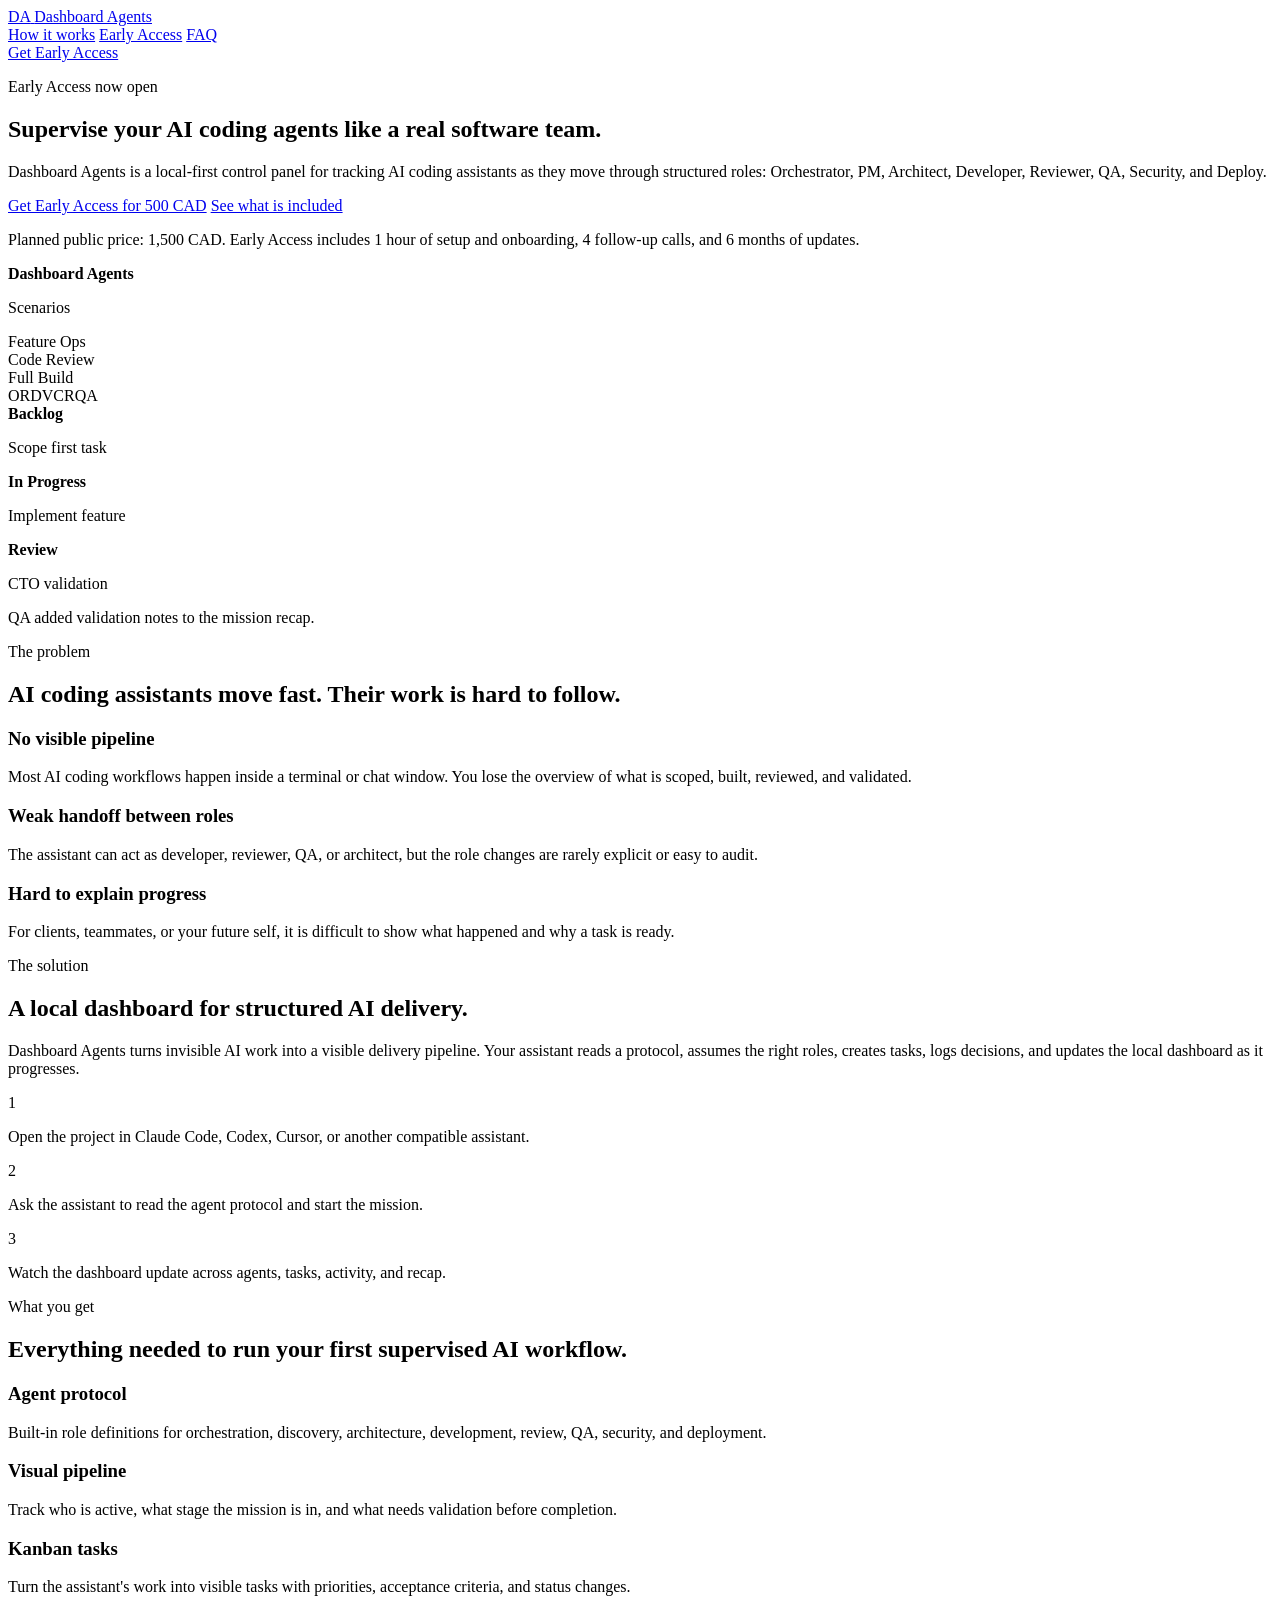
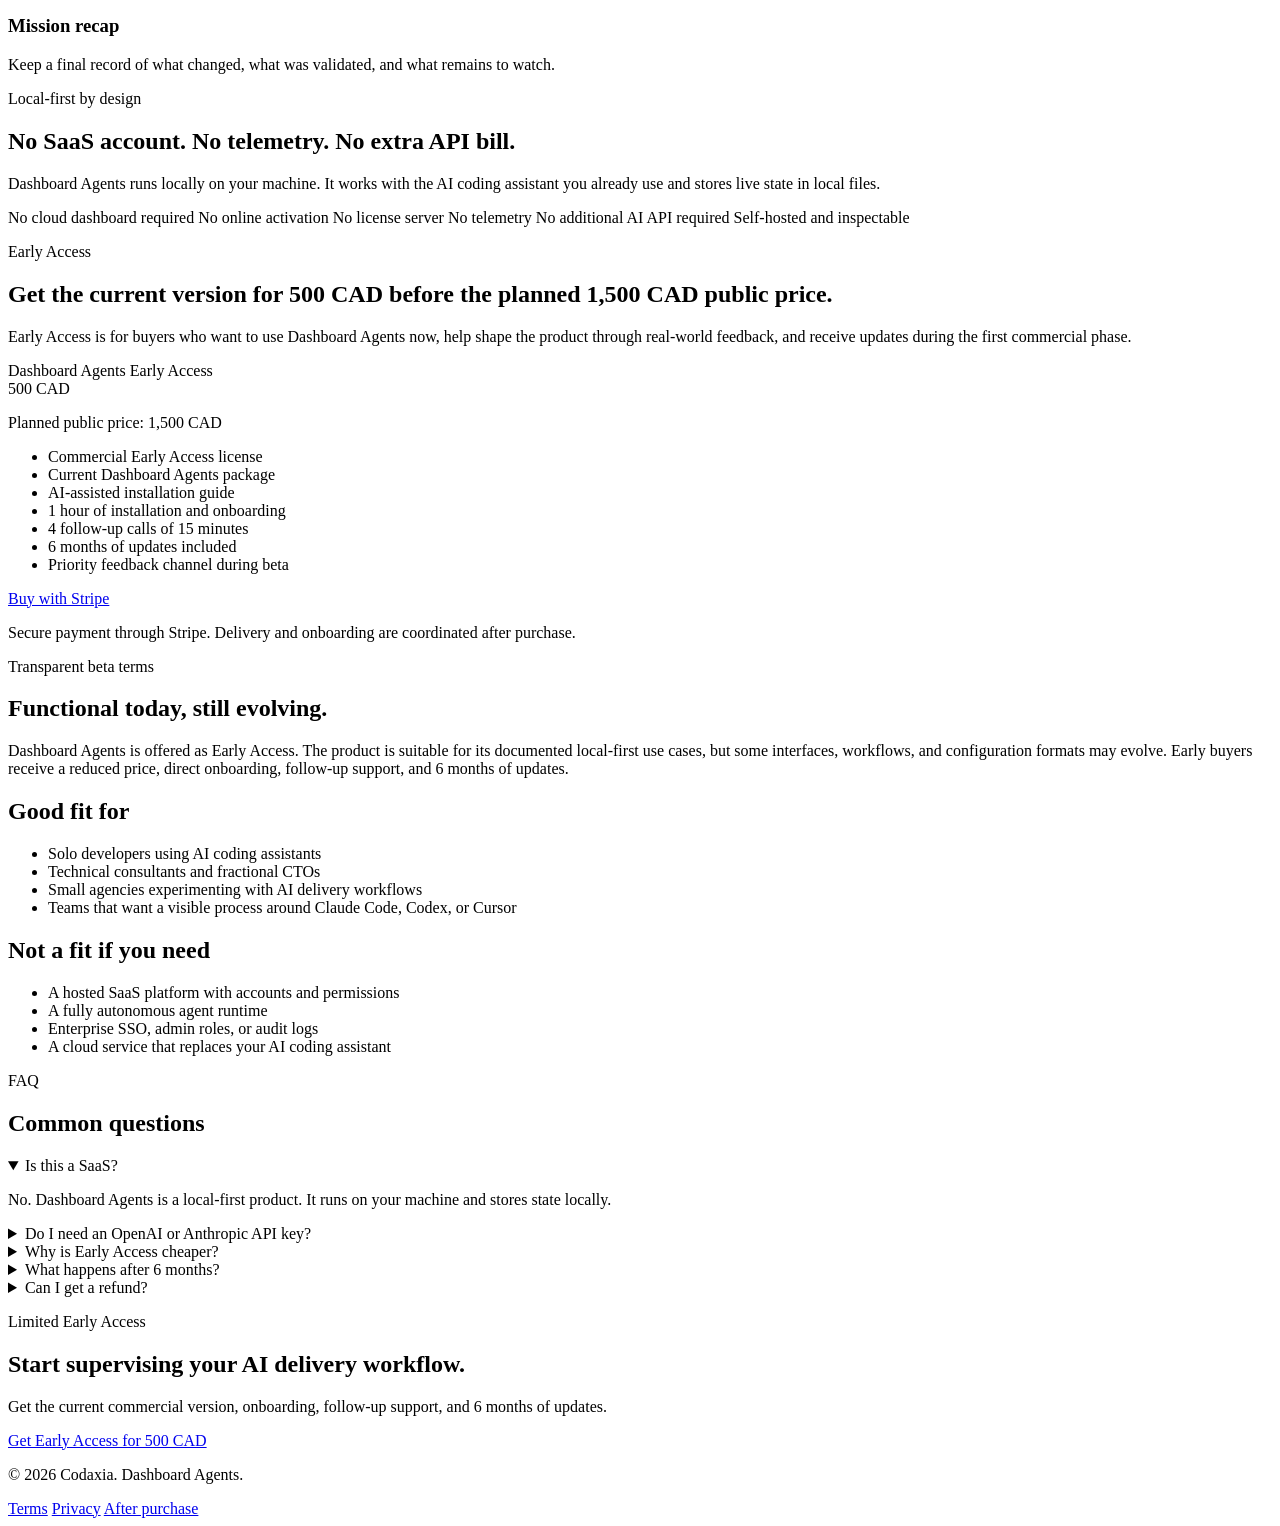
==== index.html @ 94ea03c1 "feat: add main Dashboard Agents landing page" ====
<!doctype html>
<html lang="en">
  <head>
    <meta charset="utf-8">
    <meta name="viewport" content="width=device-width, initial-scale=1">
    <title>Dashboard Agents | Supervise AI coding agents locally</title>
    <meta name="description" content="Dashboard Agents is a local-first supervision dashboard for AI coding assistants. Early Access available for 500 CAD instead of the planned 1,500 CAD public price.">
    <meta name="robots" content="index, follow">
    <meta property="og:title" content="Dashboard Agents | AI agent pipeline supervision">
    <meta property="og:description" content="A local dashboard to supervise Claude Code, Codex, Cursor, and other AI coding assistants through structured agent workflows.">
    <meta property="og:type" content="website">
    <meta property="og:image" content="assets/og-dashboard-agents.svg">
    <meta name="twitter:card" content="summary_large_image">
    <link rel="canonical" href="https://dashboard-agents.codaxia.com/">
    <link rel="icon" href="assets/favicon.svg" type="image/svg+xml">
    <link rel="preload" href="styles.css" as="style">
    <link rel="stylesheet" href="styles.css">
    <script type="application/ld+json">
      {
        "@context": "https://schema.org",
        "@type": "SoftwareApplication",
        "name": "Dashboard Agents",
        "applicationCategory": "DeveloperApplication",
        "operatingSystem": "Windows, macOS, Linux",
        "offers": {
          "@type": "Offer",
          "price": "500",
          "priceCurrency": "CAD",
          "availability": "https://schema.org/LimitedAvailability",
          "description": "Early Access commercial license with installation onboarding, follow-up support, and 6 months of updates."
        }
      }
    </script>
  </head>
  <body>
    <header class="site-header">
      <a class="brand" href="index.html" aria-label="Dashboard Agents home">
        <span class="brand-mark">DA</span>
        <span>Dashboard Agents</span>
      </a>
      <nav class="nav" aria-label="Main navigation">
        <a href="#how-it-works">How it works</a>
        <a href="#pricing">Early Access</a>
        <a href="#faq">FAQ</a>
      </nav>
      <a class="header-cta" href="https://buy.stripe.com/REPLACE_WITH_PAYMENT_LINK">Get Early Access</a>
    </header>

    <main>
      <section class="hero section">
        <div class="hero-copy">
          <p class="eyebrow">Early Access now open</p>
          <h1>Supervise your AI coding agents like a real software team.</h1>
          <p class="hero-lead">
            Dashboard Agents is a local-first control panel for tracking AI coding assistants as they move through structured roles: Orchestrator, PM, Architect, Developer, Reviewer, QA, Security, and Deploy.
          </p>
          <div class="hero-actions">
            <a class="button primary" href="https://buy.stripe.com/REPLACE_WITH_PAYMENT_LINK">Get Early Access for 500 CAD</a>
            <a class="button secondary" href="#demo">See what is included</a>
          </div>
          <p class="microcopy">Planned public price: 1,500 CAD. Early Access includes 1 hour of setup and onboarding, 4 follow-up calls, and 6 months of updates.</p>
        </div>
        <div class="hero-panel" aria-label="Dashboard Agents product preview">
          <div class="browser-bar">
            <span></span><span></span><span></span>
            <strong>Dashboard Agents</strong>
          </div>
          <div class="dashboard-preview">
            <aside>
              <p class="preview-label">Scenarios</p>
              <div class="preview-pill active">Feature Ops</div>
              <div class="preview-pill">Code Review</div>
              <div class="preview-pill">Full Build</div>
            </aside>
            <div class="preview-main">
              <div class="pipeline">
                <span>OR</span><span>DV</span><span>CR</span><span>QA</span>
              </div>
              <div class="kanban">
                <article><strong>Backlog</strong><p>Scope first task</p></article>
                <article><strong>In Progress</strong><p>Implement feature</p></article>
                <article><strong>Review</strong><p>CTO validation</p></article>
              </div>
              <div class="activity-line">QA added validation notes to the mission recap.</div>
            </div>
          </div>
        </div>
      </section>

      <section class="section problem">
        <div class="section-heading">
          <p class="eyebrow">The problem</p>
          <h2>AI coding assistants move fast. Their work is hard to follow.</h2>
        </div>
        <div class="grid three">
          <article class="card">
            <h3>No visible pipeline</h3>
            <p>Most AI coding workflows happen inside a terminal or chat window. You lose the overview of what is scoped, built, reviewed, and validated.</p>
          </article>
          <article class="card">
            <h3>Weak handoff between roles</h3>
            <p>The assistant can act as developer, reviewer, QA, or architect, but the role changes are rarely explicit or easy to audit.</p>
          </article>
          <article class="card">
            <h3>Hard to explain progress</h3>
            <p>For clients, teammates, or your future self, it is difficult to show what happened and why a task is ready.</p>
          </article>
        </div>
      </section>

      <section id="how-it-works" class="section split">
        <div>
          <p class="eyebrow">The solution</p>
          <h2>A local dashboard for structured AI delivery.</h2>
          <p>Dashboard Agents turns invisible AI work into a visible delivery pipeline. Your assistant reads a protocol, assumes the right roles, creates tasks, logs decisions, and updates the local dashboard as it progresses.</p>
        </div>
        <div class="steps">
          <div><span>1</span><p>Open the project in Claude Code, Codex, Cursor, or another compatible assistant.</p></div>
          <div><span>2</span><p>Ask the assistant to read the agent protocol and start the mission.</p></div>
          <div><span>3</span><p>Watch the dashboard update across agents, tasks, activity, and recap.</p></div>
        </div>
      </section>

      <section id="demo" class="section">
        <div class="section-heading">
          <p class="eyebrow">What you get</p>
          <h2>Everything needed to run your first supervised AI workflow.</h2>
        </div>
        <div class="grid four">
          <article class="feature"><h3>Agent protocol</h3><p>Built-in role definitions for orchestration, discovery, architecture, development, review, QA, security, and deployment.</p></article>
          <article class="feature"><h3>Visual pipeline</h3><p>Track who is active, what stage the mission is in, and what needs validation before completion.</p></article>
          <article class="feature"><h3>Kanban tasks</h3><p>Turn the assistant's work into visible tasks with priorities, acceptance criteria, and status changes.</p></article>
          <article class="feature"><h3>Mission recap</h3><p>Keep a final record of what changed, what was validated, and what remains to watch.</p></article>
        </div>
      </section>

      <section class="section contrast">
        <div class="section-heading">
          <p class="eyebrow">Local-first by design</p>
          <h2>No SaaS account. No telemetry. No extra API bill.</h2>
          <p>Dashboard Agents runs locally on your machine. It works with the AI coding assistant you already use and stores live state in local files.</p>
        </div>
        <div class="check-list">
          <span>No cloud dashboard required</span>
          <span>No online activation</span>
          <span>No license server</span>
          <span>No telemetry</span>
          <span>No additional AI API required</span>
          <span>Self-hosted and inspectable</span>
        </div>
      </section>

      <section id="pricing" class="section pricing-section">
        <div class="pricing-copy">
          <p class="eyebrow">Early Access</p>
          <h2>Get the current version for 500 CAD before the planned 1,500 CAD public price.</h2>
          <p>Early Access is for buyers who want to use Dashboard Agents now, help shape the product through real-world feedback, and receive updates during the first commercial phase.</p>
        </div>
        <article class="pricing-card">
          <div class="price-topline">Dashboard Agents Early Access</div>
          <div class="price"><span>500</span> CAD</div>
          <p class="planned">Planned public price: 1,500 CAD</p>
          <ul>
            <li>Commercial Early Access license</li>
            <li>Current Dashboard Agents package</li>
            <li>AI-assisted installation guide</li>
            <li>1 hour of installation and onboarding</li>
            <li>4 follow-up calls of 15 minutes</li>
            <li>6 months of updates included</li>
            <li>Priority feedback channel during beta</li>
          </ul>
          <a class="button primary full" href="https://buy.stripe.com/REPLACE_WITH_PAYMENT_LINK">Buy with Stripe</a>
          <p class="secure">Secure payment through Stripe. Delivery and onboarding are coordinated after purchase.</p>
        </article>
      </section>

      <section class="section beta-note">
        <div>
          <p class="eyebrow">Transparent beta terms</p>
          <h2>Functional today, still evolving.</h2>
        </div>
        <p>Dashboard Agents is offered as Early Access. The product is suitable for its documented local-first use cases, but some interfaces, workflows, and configuration formats may evolve. Early buyers receive a reduced price, direct onboarding, follow-up support, and 6 months of updates.</p>
      </section>

      <section class="section audience">
        <div class="grid two">
          <article class="card positive">
            <h2>Good fit for</h2>
            <ul>
              <li>Solo developers using AI coding assistants</li>
              <li>Technical consultants and fractional CTOs</li>
              <li>Small agencies experimenting with AI delivery workflows</li>
              <li>Teams that want a visible process around Claude Code, Codex, or Cursor</li>
            </ul>
          </article>
          <article class="card negative">
            <h2>Not a fit if you need</h2>
            <ul>
              <li>A hosted SaaS platform with accounts and permissions</li>
              <li>A fully autonomous agent runtime</li>
              <li>Enterprise SSO, admin roles, or audit logs</li>
              <li>A cloud service that replaces your AI coding assistant</li>
            </ul>
          </article>
        </div>
      </section>

      <section id="faq" class="section faq">
        <div class="section-heading">
          <p class="eyebrow">FAQ</p>
          <h2>Common questions</h2>
        </div>
        <div class="faq-list">
          <details open>
            <summary>Is this a SaaS?</summary>
            <p>No. Dashboard Agents is a local-first product. It runs on your machine and stores state locally.</p>
          </details>
          <details>
            <summary>Do I need an OpenAI or Anthropic API key?</summary>
            <p>No API key is required for the dashboard itself. You use your existing AI coding assistant subscription, such as Claude Code, Codex, or Cursor.</p>
          </details>
          <details>
            <summary>Why is Early Access cheaper?</summary>
            <p>The current offer is discounted because the product is in its first commercial phase. Buyers get a lower price, onboarding, and updates while the product evolves.</p>
          </details>
          <details>
            <summary>What happens after 6 months?</summary>
            <p>Your installed copy keeps working. Updates beyond the included period may require a renewal or a new license.</p>
          </details>
          <details>
            <summary>Can I get a refund?</summary>
            <p>Refunds are available within 14 days if the product cannot be installed or fundamentally fails to match the documented offer.</p>
          </details>
        </div>
      </section>

      <section class="section final-cta">
        <p class="eyebrow">Limited Early Access</p>
        <h2>Start supervising your AI delivery workflow.</h2>
        <p>Get the current commercial version, onboarding, follow-up support, and 6 months of updates.</p>
        <a class="button primary" href="https://buy.stripe.com/REPLACE_WITH_PAYMENT_LINK">Get Early Access for 500 CAD</a>
      </section>
    </main>

    <footer class="site-footer">
      <p>© 2026 Codaxia. Dashboard Agents.</p>
      <nav aria-label="Footer navigation">
        <a href="terms.html">Terms</a>
        <a href="privacy.html">Privacy</a>
        <a href="success.html">After purchase</a>
      </nav>
    </footer>
  </body>
</html>
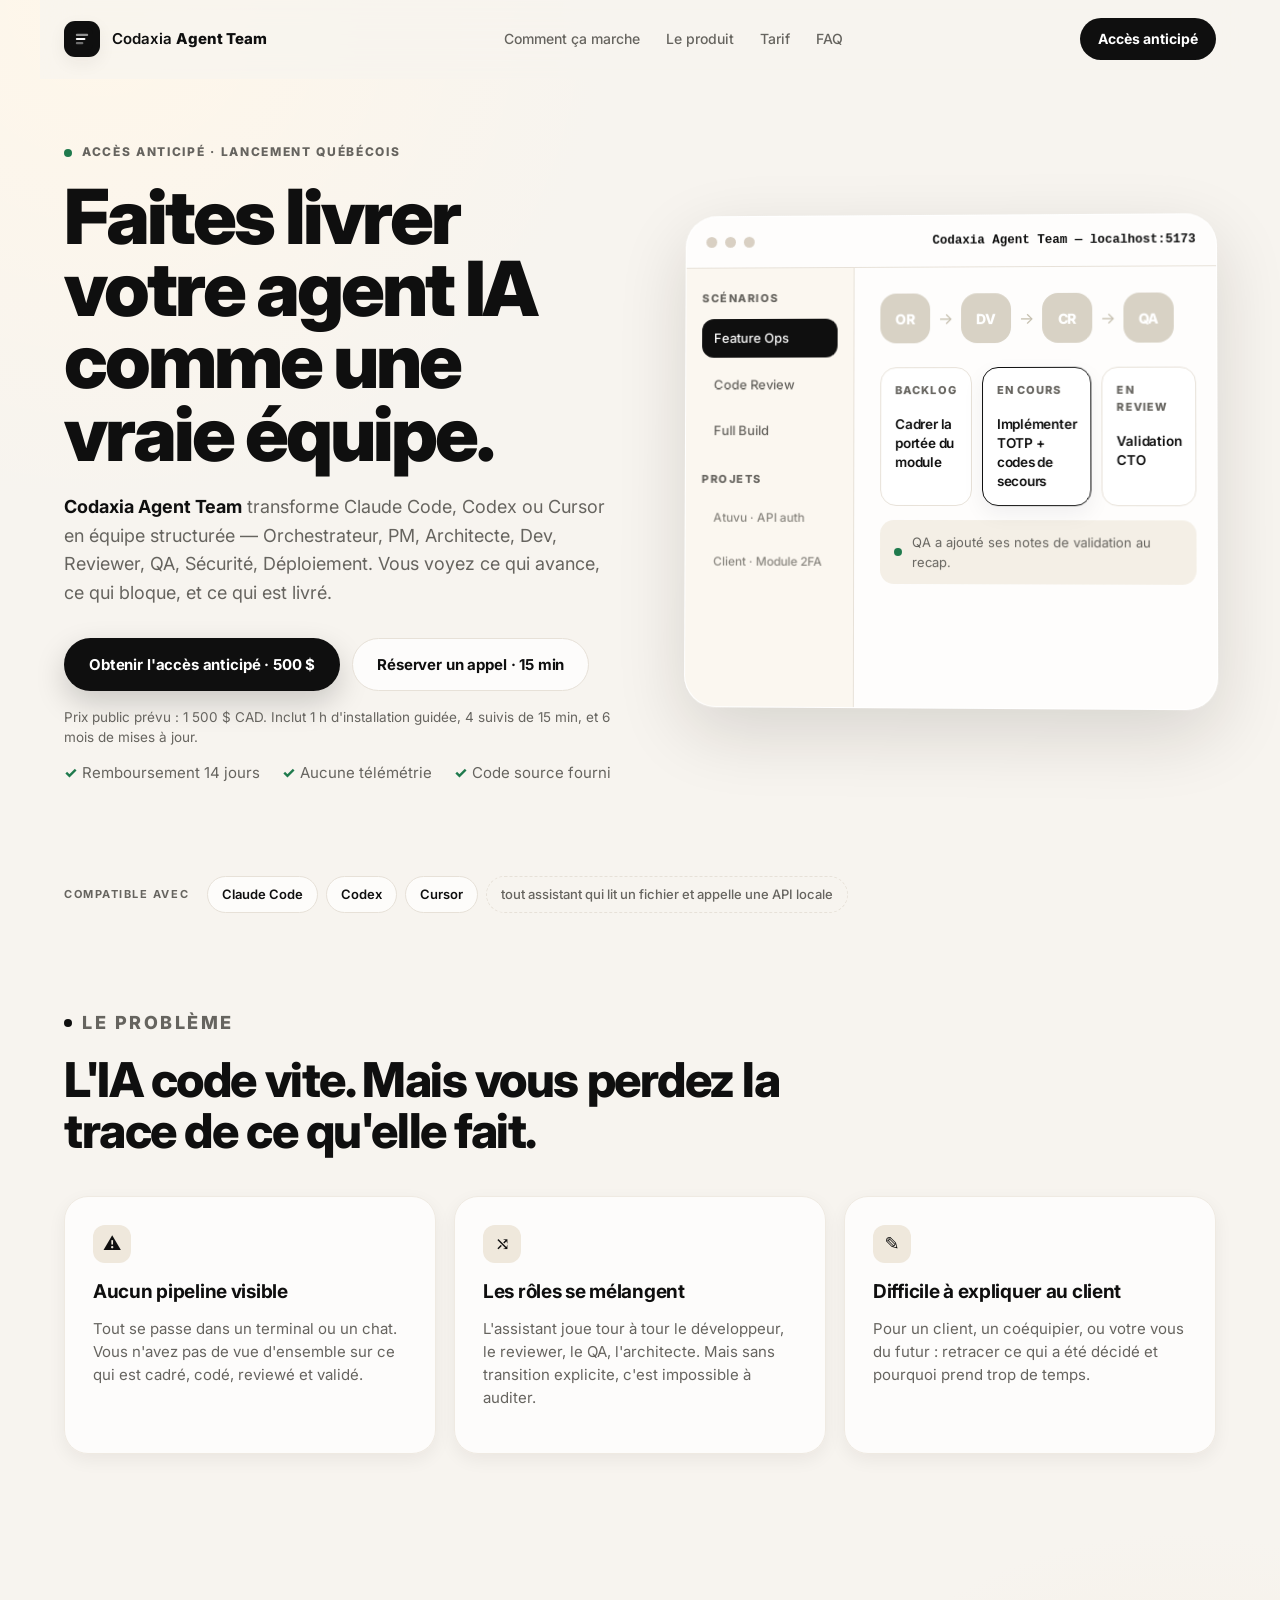
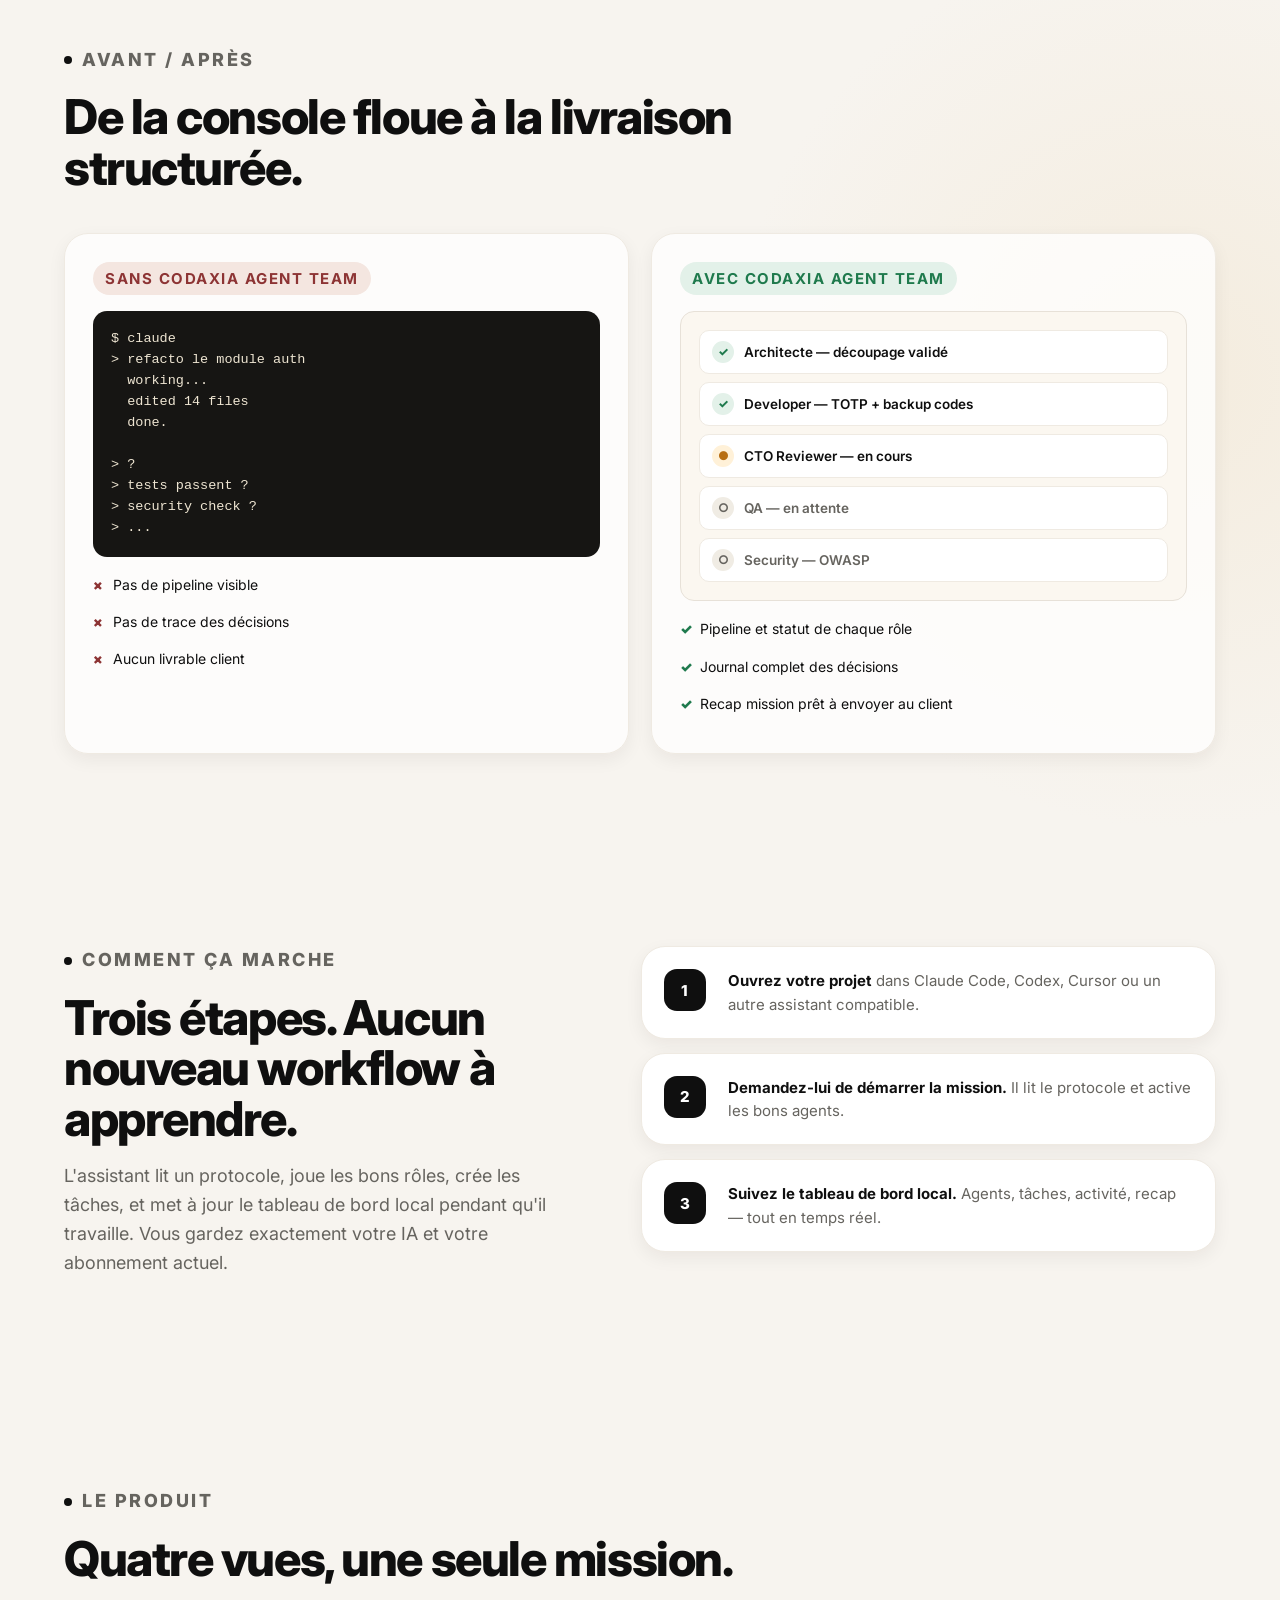
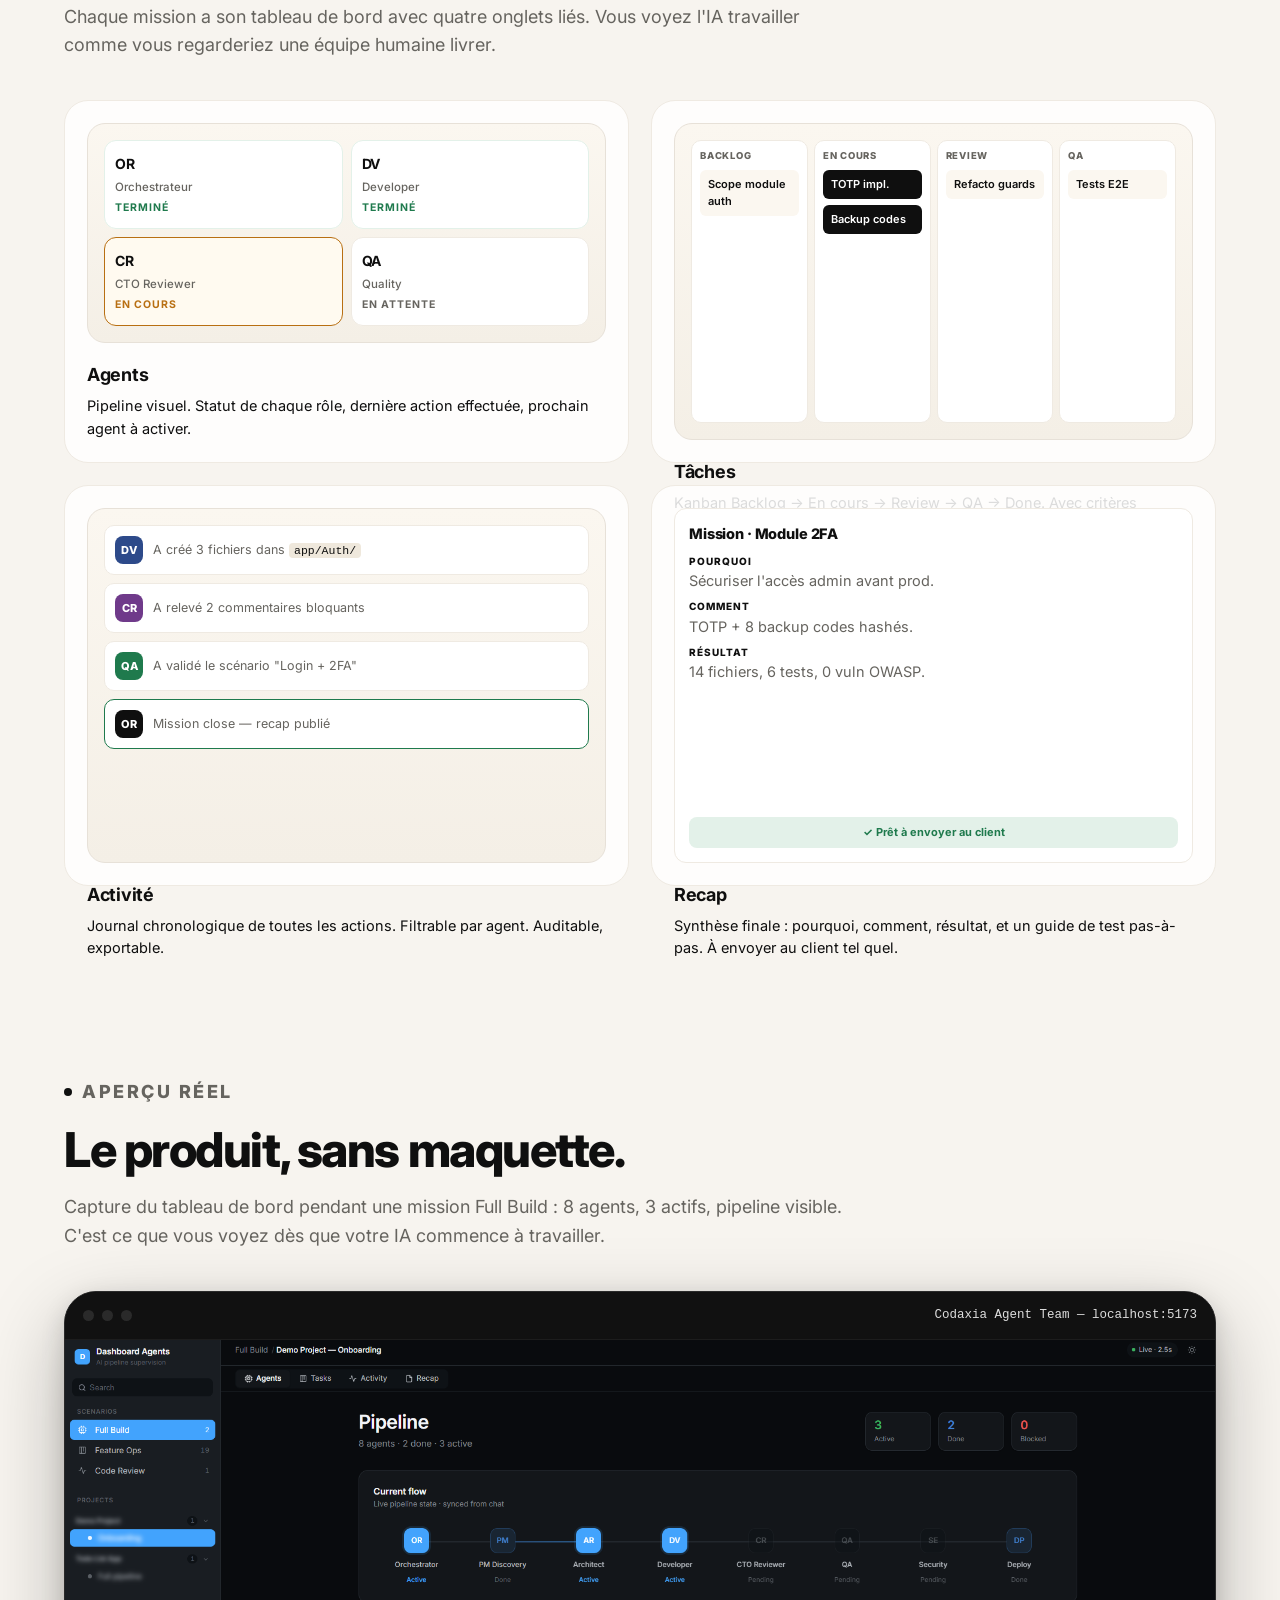
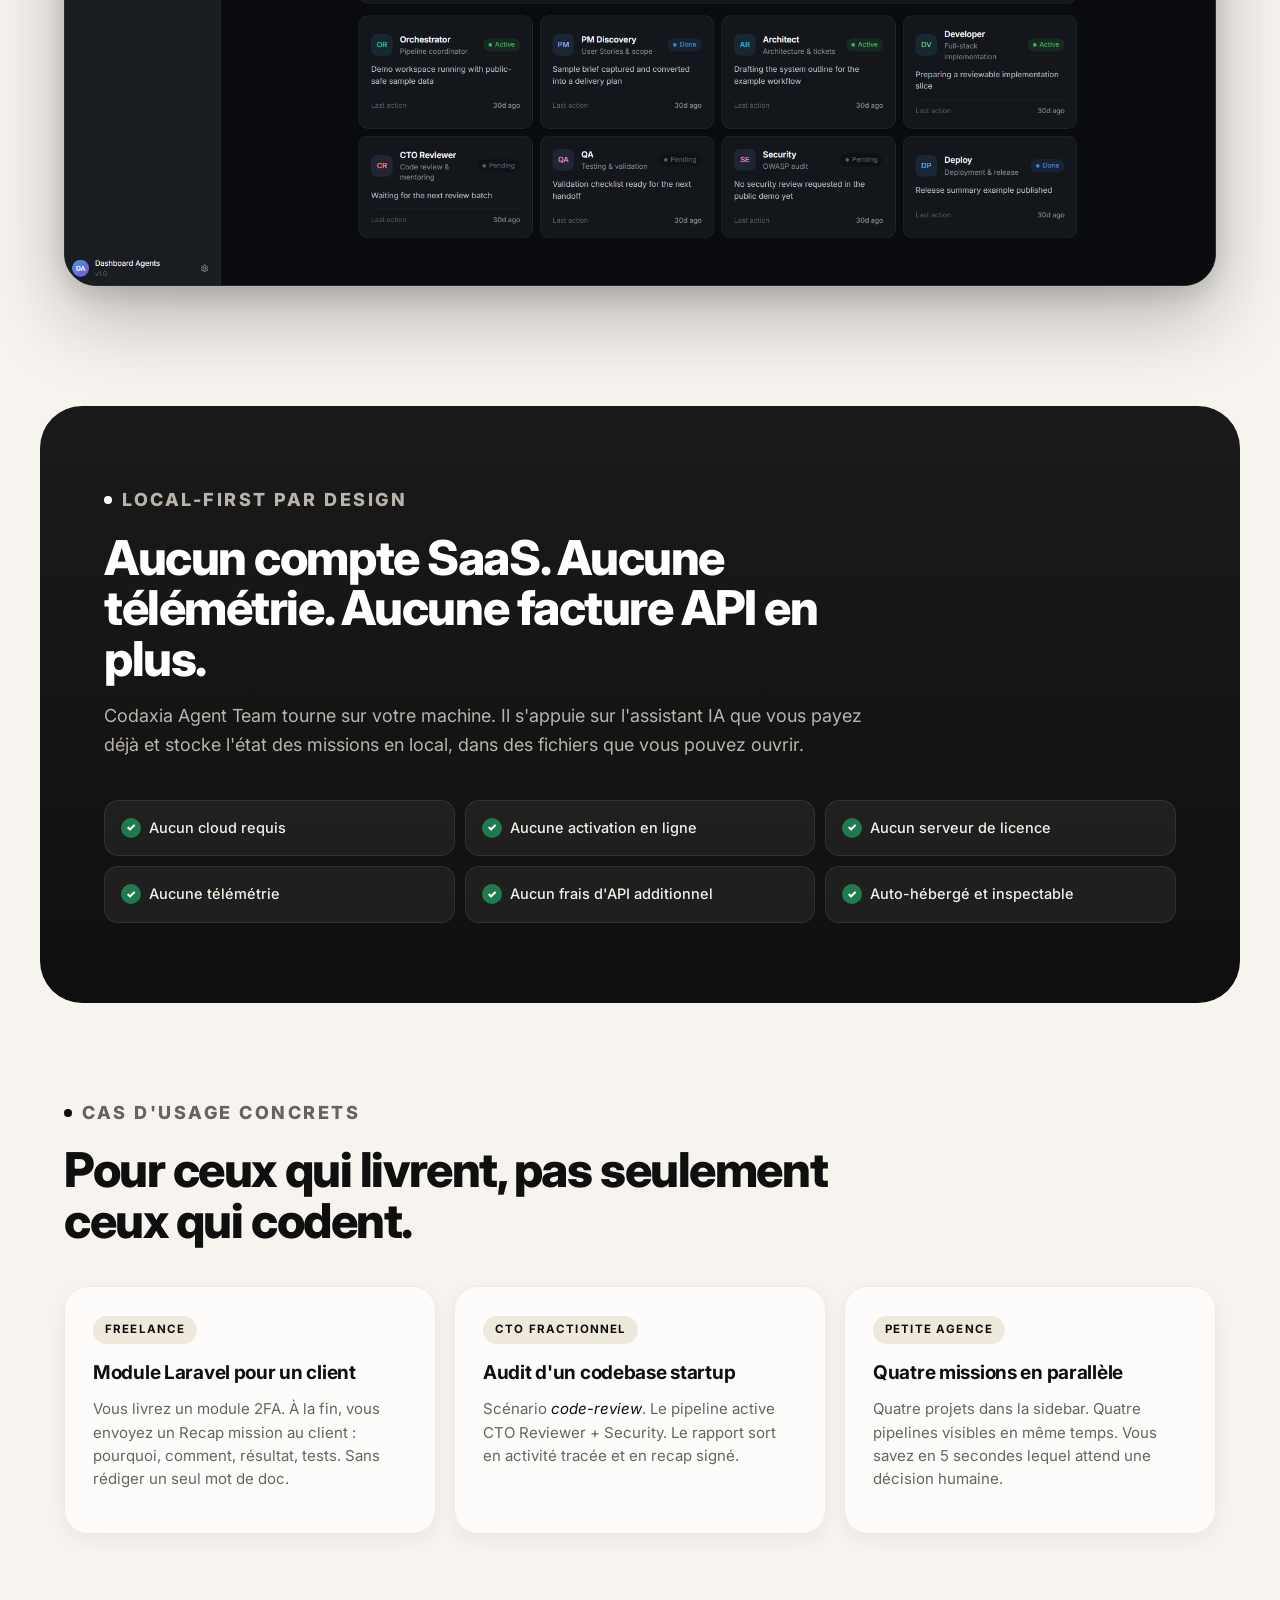
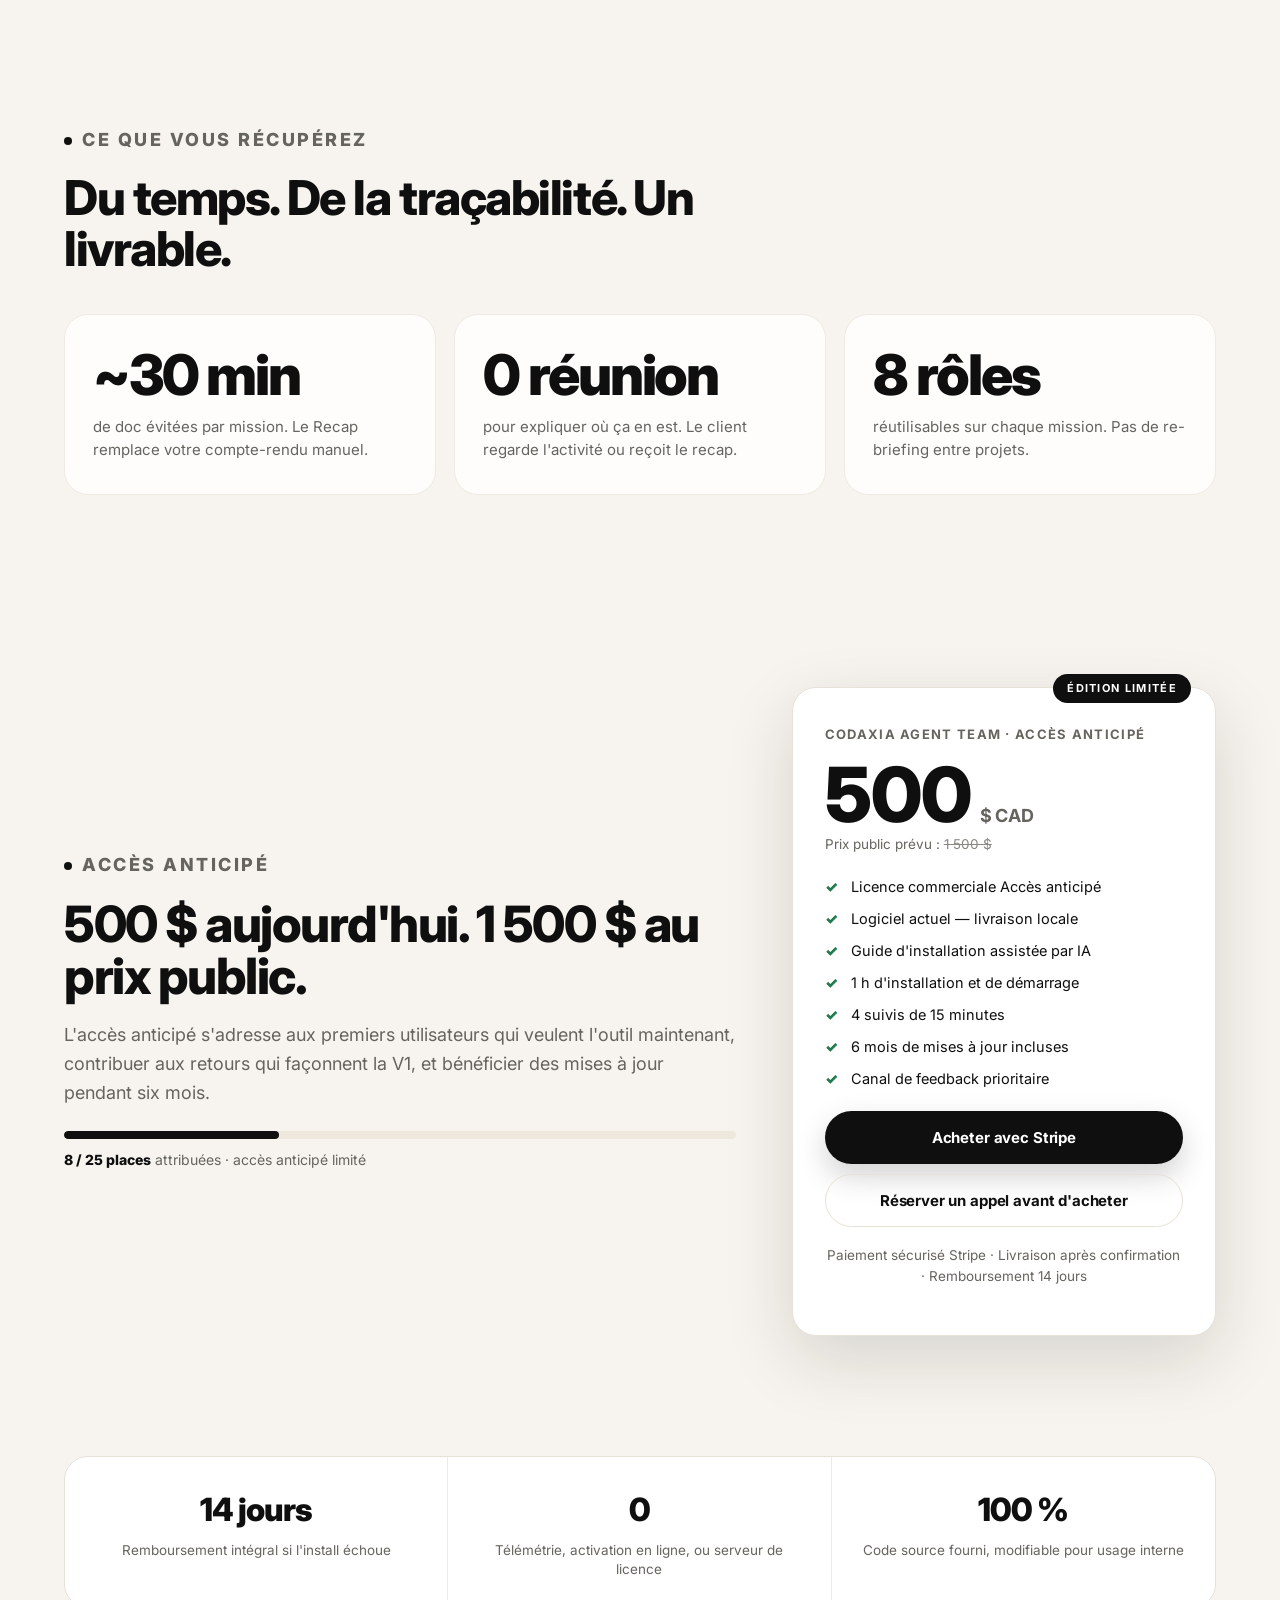
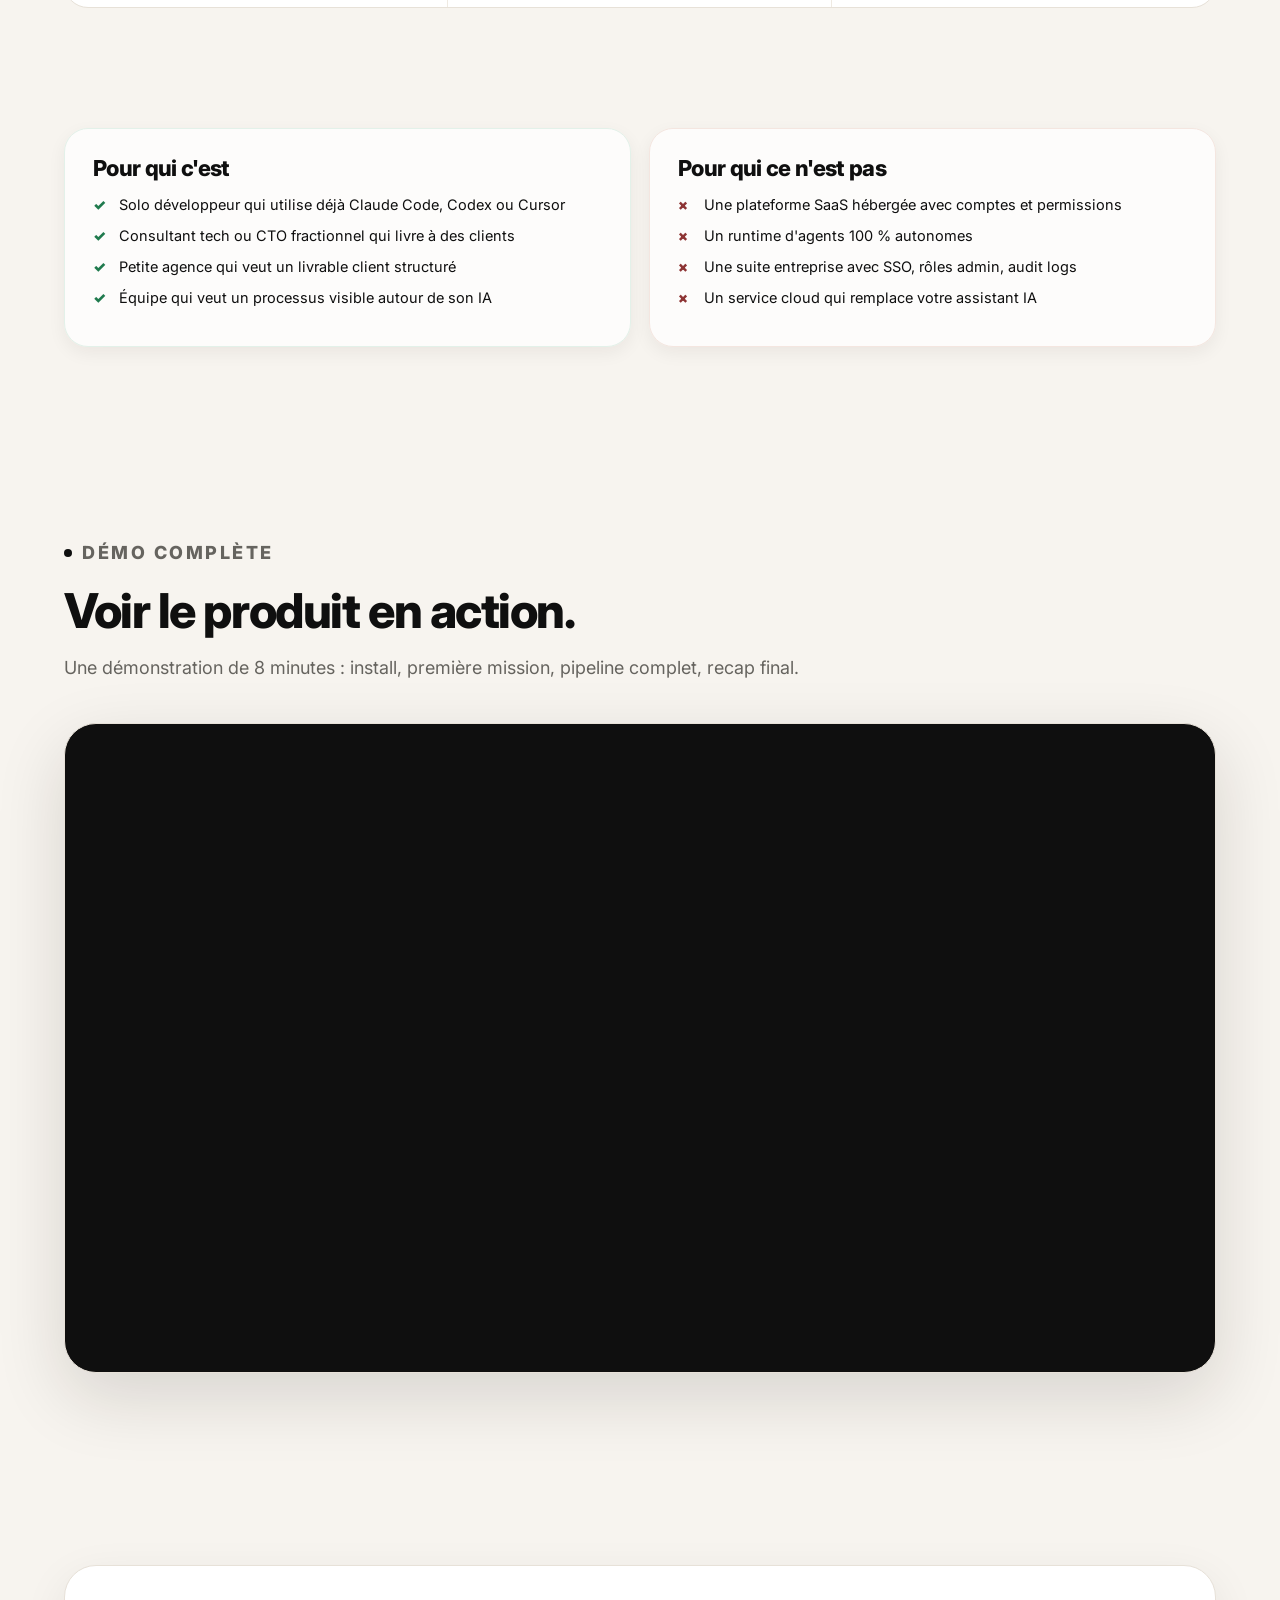
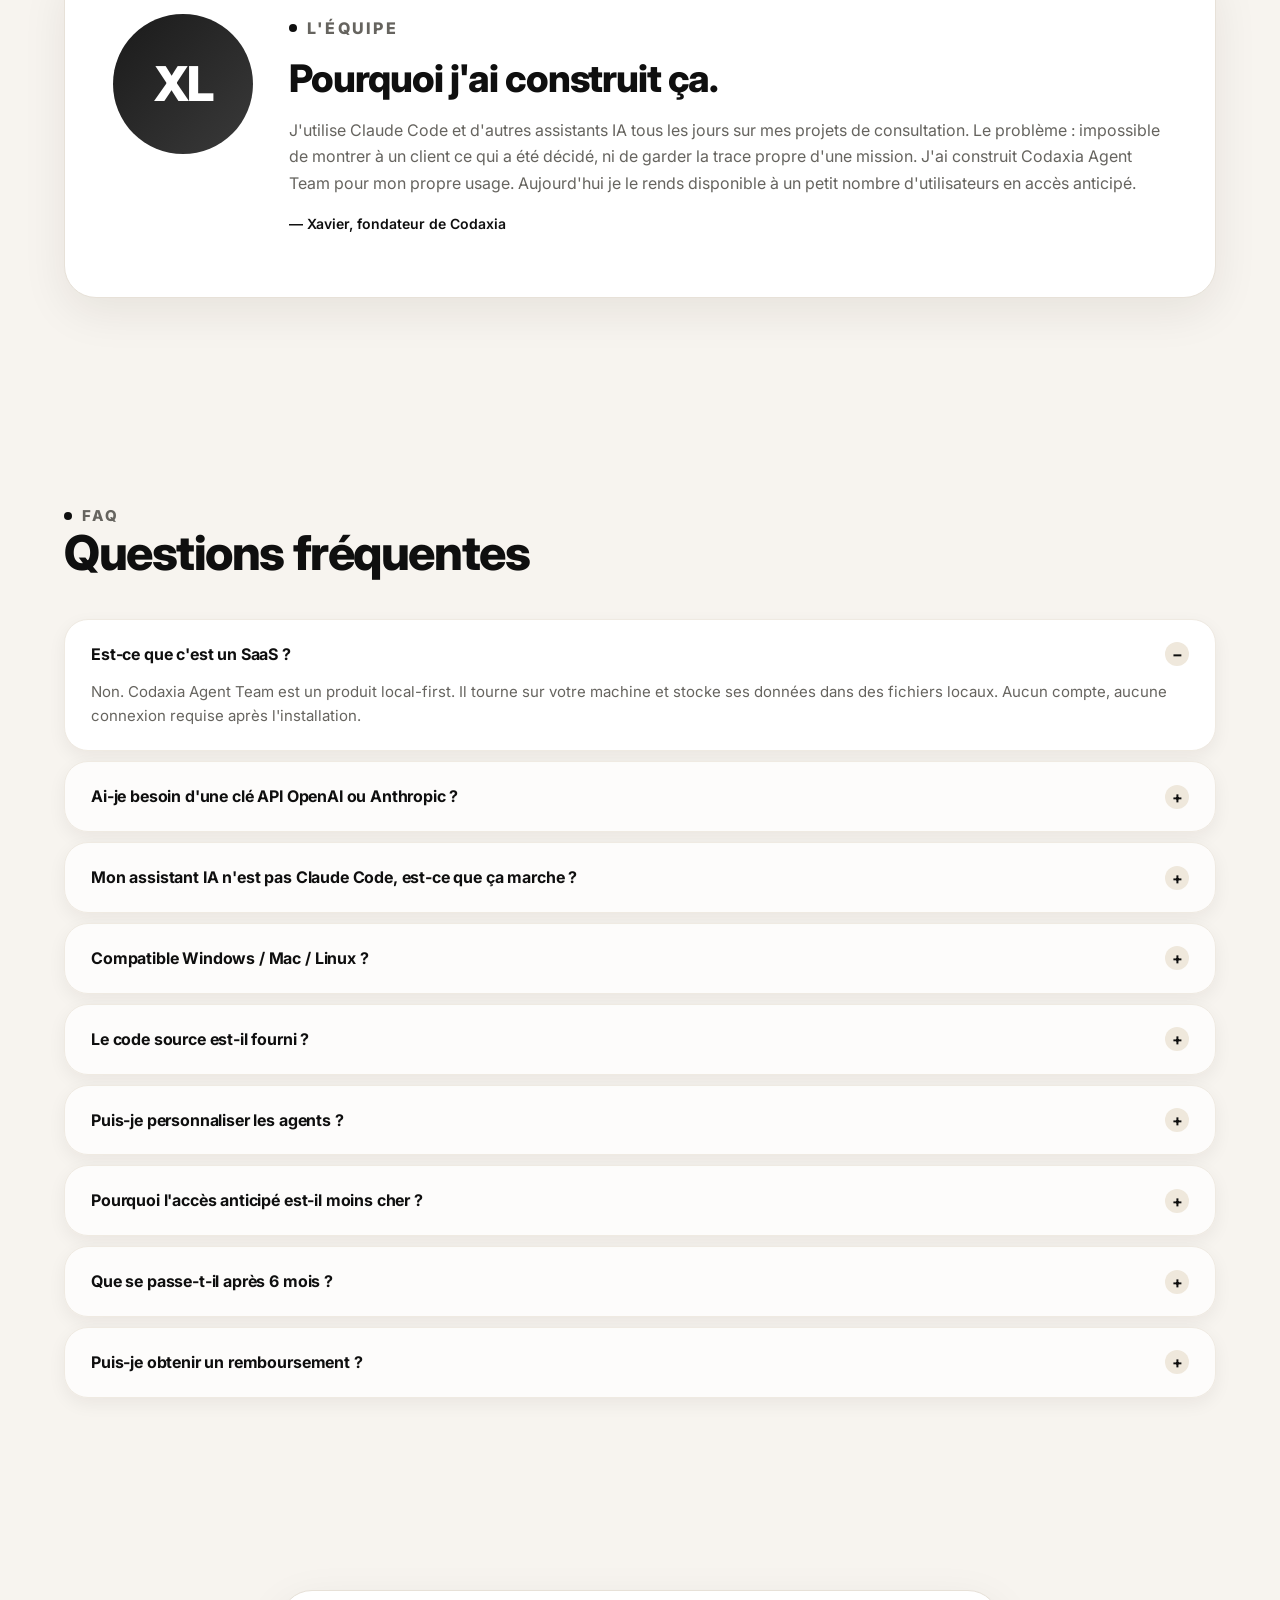
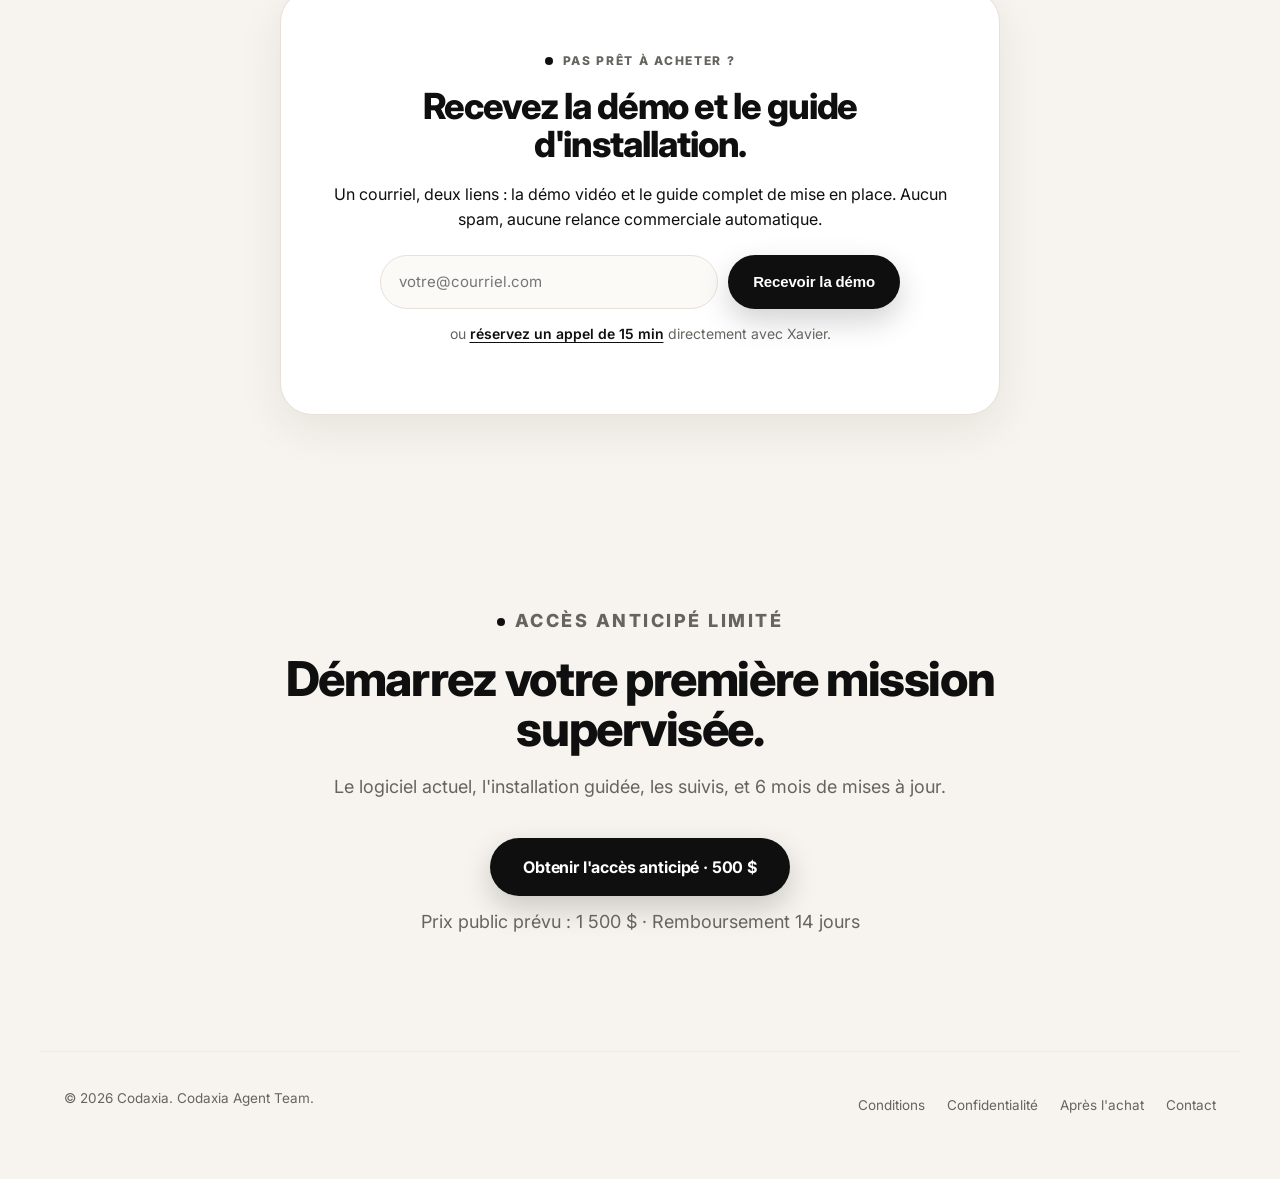
==== commit e209aa96: "feat: refonte FR + rebrand Codaxia Agent Team - Refonte complete de la landing en francais (cible fr" ====
--- a/index.html
+++ b/index.html
@@ -1,253 +1,501 @@
 <!doctype html>
-<html lang="en">
+<html lang="fr-CA">
   <head>
     <meta charset="utf-8">
     <meta name="viewport" content="width=device-width, initial-scale=1">
-    <title>Dashboard Agents | Supervise AI coding agents locally</title>
-    <meta name="description" content="Dashboard Agents is a local-first supervision dashboard for AI coding assistants. Early Access available for 500 CAD instead of the planned 1,500 CAD public price.">
+    <title>Codaxia Agent Team — Faites livrer votre agent IA comme une vraie équipe</title>
+    <meta name="description" content="Codaxia Agent Team est un tableau de bord local pour superviser Claude Code, Codex, Cursor et tout assistant IA de développement. Pipeline visible, livrable client, recap structuré. Accès anticipé à 500 $ CAD.">
     <meta name="robots" content="index, follow">
-    <meta property="og:title" content="Dashboard Agents | AI agent pipeline supervision">
-    <meta property="og:description" content="A local dashboard to supervise Claude Code, Codex, Cursor, and other AI coding assistants through structured agent workflows.">
+    <meta property="og:title" content="Codaxia Agent Team — Faites livrer votre agent IA comme une vraie équipe">
+    <meta property="og:description" content="Tableau de bord local pour superviser Claude Code, Codex, Cursor et autres assistants IA. Pipeline visible, livrable client, 100 % local. Accès anticipé à 500 $.">
     <meta property="og:type" content="website">
-    <meta property="og:image" content="assets/og-dashboard-agents.svg">
+    <meta property="og:locale" content="fr_CA">
+    <meta property="og:image" content="assets/og-codaxia-agent-team.svg">
+    <meta property="og:image:width" content="1200">
+    <meta property="og:image:height" content="630">
     <meta name="twitter:card" content="summary_large_image">
-    <link rel="canonical" href="https://dashboard-agents.codaxia.com/">
+    <link rel="canonical" href="https://agents.codaxia.com/">
     <link rel="icon" href="assets/favicon.svg" type="image/svg+xml">
     <link rel="preload" href="styles.css" as="style">
     <link rel="stylesheet" href="styles.css">
+    <link rel="preconnect" href="https://fonts.googleapis.com">
+    <link rel="preconnect" href="https://fonts.gstatic.com" crossorigin>
+    <link rel="stylesheet" href="https://fonts.googleapis.com/css2?family=Inter:wght@400;500;600;700;800;900&display=swap">
     <script type="application/ld+json">
       {
         "@context": "https://schema.org",
         "@type": "SoftwareApplication",
-        "name": "Dashboard Agents",
+        "name": "Codaxia Agent Team",
         "applicationCategory": "DeveloperApplication",
         "operatingSystem": "Windows, macOS, Linux",
+        "author": {
+          "@type": "Organization",
+          "name": "Codaxia",
+          "url": "https://codaxia.com"
+        },
         "offers": {
           "@type": "Offer",
           "price": "500",
           "priceCurrency": "CAD",
           "availability": "https://schema.org/LimitedAvailability",
-          "description": "Early Access commercial license with installation onboarding, follow-up support, and 6 months of updates."
+          "description": "Licence commerciale Accès anticipé incluant l'installation guidée, 4 suivis et 6 mois de mises à jour."
         }
       }
     </script>
   </head>
   <body>
     <header class="site-header">
-      <a class="brand" href="index.html" aria-label="Dashboard Agents home">
-        <span class="brand-mark">DA</span>
-        <span>Dashboard Agents</span>
+      <a class="brand" href="index.html" aria-label="Codaxia Agent Team — accueil">
+        <span class="brand-mark" aria-hidden="true">
+          <svg viewBox="0 0 64 64" width="22" height="22"><rect width="64" height="64" rx="16" fill="#0f0f0f"/><rect x="14" y="17" width="36" height="6" rx="3" fill="#ffffff" opacity="0.55"/><rect x="14" y="29" width="28" height="6" rx="3" fill="#ffffff"/><rect x="14" y="41" width="22" height="6" rx="3" fill="#ffffff" opacity="0.4"/></svg>
+        </span>
+        <span class="brand-text">Codaxia <strong>Agent Team</strong></span>
       </a>
-      <nav class="nav" aria-label="Main navigation">
-        <a href="#how-it-works">How it works</a>
-        <a href="#pricing">Early Access</a>
+      <nav class="nav" aria-label="Navigation principale">
+        <a href="#how">Comment ça marche</a>
+        <a href="#tour">Le produit</a>
+        <a href="#pricing">Tarif</a>
         <a href="#faq">FAQ</a>
       </nav>
-      <a class="header-cta" href="https://buy.stripe.com/REPLACE_WITH_PAYMENT_LINK">Get Early Access</a>
+      <a class="header-cta" href="https://buy.stripe.com/REPLACE_WITH_PAYMENT_LINK">Accès anticipé</a>
     </header>
 
     <main>
       <section class="hero section">
         <div class="hero-copy">
-          <p class="eyebrow">Early Access now open</p>
-          <h1>Supervise your AI coding agents like a real software team.</h1>
+          <p class="eyebrow"><span class="dot pulse"></span>Accès anticipé · Lancement québécois</p>
+          <h1>Faites livrer votre agent IA comme une vraie équipe.</h1>
           <p class="hero-lead">
-            Dashboard Agents is a local-first control panel for tracking AI coding assistants as they move through structured roles: Orchestrator, PM, Architect, Developer, Reviewer, QA, Security, and Deploy.
+            <strong>Codaxia Agent Team</strong> transforme Claude Code, Codex ou Cursor en équipe structurée — Orchestrateur, PM, Architecte, Dev, Reviewer, QA, Sécurité, Déploiement. Vous voyez ce qui avance, ce qui bloque, et ce qui est livré.
           </p>
           <div class="hero-actions">
-            <a class="button primary" href="https://buy.stripe.com/REPLACE_WITH_PAYMENT_LINK">Get Early Access for 500 CAD</a>
-            <a class="button secondary" href="#demo">See what is included</a>
+            <a class="button primary" href="https://buy.stripe.com/REPLACE_WITH_PAYMENT_LINK">Obtenir l'accès anticipé · 500 $</a>
+            <a class="button secondary" href="#book">Réserver un appel · 15 min</a>
           </div>
-          <p class="microcopy">Planned public price: 1,500 CAD. Early Access includes 1 hour of setup and onboarding, 4 follow-up calls, and 6 months of updates.</p>
-        </div>
-        <div class="hero-panel" aria-label="Dashboard Agents product preview">
+          <p class="microcopy">Prix public prévu : 1 500 $ CAD. Inclut 1 h d'installation guidée, 4 suivis de 15 min, et 6 mois de mises à jour.</p>
+          <ul class="hero-trust">
+            <li>Remboursement 14 jours</li>
+            <li>Aucune télémétrie</li>
+            <li>Code source fourni</li>
+          </ul>
+        </div>
+        <div class="hero-panel" aria-label="Aperçu du produit Codaxia Agent Team">
           <div class="browser-bar">
             <span></span><span></span><span></span>
-            <strong>Dashboard Agents</strong>
+            <strong>Codaxia Agent Team — localhost:5173</strong>
           </div>
           <div class="dashboard-preview">
             <aside>
-              <p class="preview-label">Scenarios</p>
+              <p class="preview-label">Scénarios</p>
               <div class="preview-pill active">Feature Ops</div>
               <div class="preview-pill">Code Review</div>
               <div class="preview-pill">Full Build</div>
+              <p class="preview-label" style="margin-top: 22px;">Projets</p>
+              <div class="preview-pill subtle">Atuvu · API auth</div>
+              <div class="preview-pill subtle">Client · Module 2FA</div>
             </aside>
             <div class="preview-main">
-              <div class="pipeline">
-                <span>OR</span><span>DV</span><span>CR</span><span>QA</span>
+              <div class="pipeline" aria-hidden="true">
+                <span class="pipe-step" data-step="1">OR</span>
+                <span class="pipe-arrow">→</span>
+                <span class="pipe-step" data-step="2">DV</span>
+                <span class="pipe-arrow">→</span>
+                <span class="pipe-step" data-step="3">CR</span>
+                <span class="pipe-arrow">→</span>
+                <span class="pipe-step" data-step="4">QA</span>
               </div>
               <div class="kanban">
-                <article><strong>Backlog</strong><p>Scope first task</p></article>
-                <article><strong>In Progress</strong><p>Implement feature</p></article>
-                <article><strong>Review</strong><p>CTO validation</p></article>
+                <article><strong>Backlog</strong><p>Cadrer la portée du module</p></article>
+                <article class="active"><strong>En cours</strong><p>Implémenter TOTP + codes de secours</p></article>
+                <article><strong>En review</strong><p>Validation CTO</p></article>
               </div>
-              <div class="activity-line">QA added validation notes to the mission recap.</div>
+              <div class="activity-line"><span class="dot live"></span>QA a ajouté ses notes de validation au recap.</div>
             </div>
           </div>
         </div>
       </section>
 
+      <section class="compat" aria-label="Assistants IA compatibles">
+        <p>Compatible avec</p>
+        <ul>
+          <li>Claude Code</li>
+          <li>Codex</li>
+          <li>Cursor</li>
+          <li>tout assistant qui lit un fichier et appelle une API locale</li>
+        </ul>
+      </section>
+
       <section class="section problem">
         <div class="section-heading">
-          <p class="eyebrow">The problem</p>
-          <h2>AI coding assistants move fast. Their work is hard to follow.</h2>
+          <p class="eyebrow"><span class="dot"></span>Le problème</p>
+          <h2>L'IA code vite. Mais vous perdez la trace de ce qu'elle fait.</h2>
         </div>
         <div class="grid three">
           <article class="card">
-            <h3>No visible pipeline</h3>
-            <p>Most AI coding workflows happen inside a terminal or chat window. You lose the overview of what is scoped, built, reviewed, and validated.</p>
+            <span class="card-icon">⚠</span>
+            <h3>Aucun pipeline visible</h3>
+            <p>Tout se passe dans un terminal ou un chat. Vous n'avez pas de vue d'ensemble sur ce qui est cadré, codé, reviewé et validé.</p>
           </article>
           <article class="card">
-            <h3>Weak handoff between roles</h3>
-            <p>The assistant can act as developer, reviewer, QA, or architect, but the role changes are rarely explicit or easy to audit.</p>
+            <span class="card-icon">⤭</span>
+            <h3>Les rôles se mélangent</h3>
+            <p>L'assistant joue tour à tour le développeur, le reviewer, le QA, l'architecte. Mais sans transition explicite, c'est impossible à auditer.</p>
           </article>
           <article class="card">
-            <h3>Hard to explain progress</h3>
-            <p>For clients, teammates, or your future self, it is difficult to show what happened and why a task is ready.</p>
-          </article>
-        </div>
-      </section>
-
-      <section id="how-it-works" class="section split">
+            <span class="card-icon">✎</span>
+            <h3>Difficile à expliquer au client</h3>
+            <p>Pour un client, un coéquipier, ou votre vous du futur : retracer ce qui a été décidé et pourquoi prend trop de temps.</p>
+          </article>
+        </div>
+      </section>
+
+      <section class="section beforeafter">
+        <div class="section-heading">
+          <p class="eyebrow"><span class="dot"></span>Avant / Après</p>
+          <h2>De la console floue à la livraison structurée.</h2>
+        </div>
+        <div class="grid two ba-grid">
+          <article class="card before">
+            <p class="ba-tag">Sans Codaxia Agent Team</p>
+            <pre class="terminal">$ claude
+&gt; refacto le module auth
+&nbsp;&nbsp;working...
+&nbsp;&nbsp;edited 14 files
+&nbsp;&nbsp;done.
+
+&gt; ?
+&gt; tests passent ?
+&gt; security check ?
+&gt; ...</pre>
+            <ul>
+              <li>Pas de pipeline visible</li>
+              <li>Pas de trace des décisions</li>
+              <li>Aucun livrable client</li>
+            </ul>
+          </article>
+          <article class="card after">
+            <p class="ba-tag">Avec Codaxia Agent Team</p>
+            <div class="ba-board">
+              <div class="ba-row done"><span>✓</span> Architecte — découpage validé</div>
+              <div class="ba-row done"><span>✓</span> Developer — TOTP + backup codes</div>
+              <div class="ba-row active"><span>●</span> CTO Reviewer — en cours</div>
+              <div class="ba-row pending"><span>○</span> QA — en attente</div>
+              <div class="ba-row pending"><span>○</span> Security — OWASP</div>
+            </div>
+            <ul>
+              <li>Pipeline et statut de chaque rôle</li>
+              <li>Journal complet des décisions</li>
+              <li>Recap mission prêt à envoyer au client</li>
+            </ul>
+          </article>
+        </div>
+      </section>
+
+      <section id="how" class="section split">
         <div>
-          <p class="eyebrow">The solution</p>
-          <h2>A local dashboard for structured AI delivery.</h2>
-          <p>Dashboard Agents turns invisible AI work into a visible delivery pipeline. Your assistant reads a protocol, assumes the right roles, creates tasks, logs decisions, and updates the local dashboard as it progresses.</p>
+          <p class="eyebrow"><span class="dot"></span>Comment ça marche</p>
+          <h2>Trois étapes. Aucun nouveau workflow à apprendre.</h2>
+          <p>L'assistant lit un protocole, joue les bons rôles, crée les tâches, et met à jour le tableau de bord local pendant qu'il travaille. Vous gardez exactement votre IA et votre abonnement actuel.</p>
         </div>
         <div class="steps">
-          <div><span>1</span><p>Open the project in Claude Code, Codex, Cursor, or another compatible assistant.</p></div>
-          <div><span>2</span><p>Ask the assistant to read the agent protocol and start the mission.</p></div>
-          <div><span>3</span><p>Watch the dashboard update across agents, tasks, activity, and recap.</p></div>
-        </div>
-      </section>
-
-      <section id="demo" class="section">
-        <div class="section-heading">
-          <p class="eyebrow">What you get</p>
-          <h2>Everything needed to run your first supervised AI workflow.</h2>
-        </div>
-        <div class="grid four">
-          <article class="feature"><h3>Agent protocol</h3><p>Built-in role definitions for orchestration, discovery, architecture, development, review, QA, security, and deployment.</p></article>
-          <article class="feature"><h3>Visual pipeline</h3><p>Track who is active, what stage the mission is in, and what needs validation before completion.</p></article>
-          <article class="feature"><h3>Kanban tasks</h3><p>Turn the assistant's work into visible tasks with priorities, acceptance criteria, and status changes.</p></article>
-          <article class="feature"><h3>Mission recap</h3><p>Keep a final record of what changed, what was validated, and what remains to watch.</p></article>
-        </div>
+          <div><span>1</span><p><strong>Ouvrez votre projet</strong> dans Claude Code, Codex, Cursor ou un autre assistant compatible.</p></div>
+          <div><span>2</span><p><strong>Demandez-lui de démarrer la mission.</strong> Il lit le protocole et active les bons agents.</p></div>
+          <div><span>3</span><p><strong>Suivez le tableau de bord local.</strong> Agents, tâches, activité, recap — tout en temps réel.</p></div>
+        </div>
+      </section>
+
+      <section id="tour" class="section">
+        <div class="section-heading">
+          <p class="eyebrow"><span class="dot"></span>Le produit</p>
+          <h2>Quatre vues, une seule mission.</h2>
+          <p>Chaque mission a son tableau de bord avec quatre onglets liés. Vous voyez l'IA travailler comme vous regarderiez une équipe humaine livrer.</p>
+        </div>
+        <div class="tour">
+          <article class="tour-card">
+            <div class="tour-mock agents-mock">
+              <div class="mock-pipeline">
+                <div class="agent-card done"><strong>OR</strong><span>Orchestrateur</span><em>Terminé</em></div>
+                <div class="agent-card done"><strong>DV</strong><span>Developer</span><em>Terminé</em></div>
+                <div class="agent-card live"><strong>CR</strong><span>CTO Reviewer</span><em>En cours</em></div>
+                <div class="agent-card pending"><strong>QA</strong><span>Quality</span><em>En attente</em></div>
+              </div>
+            </div>
+            <h3>Agents</h3>
+            <p>Pipeline visuel. Statut de chaque rôle, dernière action effectuée, prochain agent à activer.</p>
+          </article>
+          <article class="tour-card">
+            <div class="tour-mock kanban-mock">
+              <div class="mock-col"><strong>Backlog</strong><div class="mock-task">Scope module auth</div></div>
+              <div class="mock-col"><strong>En cours</strong><div class="mock-task active">TOTP impl.</div><div class="mock-task active">Backup codes</div></div>
+              <div class="mock-col"><strong>Review</strong><div class="mock-task">Refacto guards</div></div>
+              <div class="mock-col"><strong>QA</strong><div class="mock-task">Tests E2E</div></div>
+            </div>
+            <h3>Tâches</h3>
+            <p>Kanban Backlog → En cours → Review → QA → Done. Avec critères d'acceptation, priorité et historique.</p>
+          </article>
+          <article class="tour-card">
+            <div class="tour-mock activity-mock">
+              <div class="mock-event"><span class="evt-tag dv">DV</span><p>A créé 3 fichiers dans <code>app/Auth/</code></p></div>
+              <div class="mock-event"><span class="evt-tag cr">CR</span><p>A relevé 2 commentaires bloquants</p></div>
+              <div class="mock-event"><span class="evt-tag qa">QA</span><p>A validé le scénario "Login + 2FA"</p></div>
+              <div class="mock-event live"><span class="evt-tag or">OR</span><p>Mission close — recap publié</p></div>
+            </div>
+            <h3>Activité</h3>
+            <p>Journal chronologique de toutes les actions. Filtrable par agent. Auditable, exportable.</p>
+          </article>
+          <article class="tour-card">
+            <div class="tour-mock recap-mock">
+              <p class="recap-head">Mission · Module 2FA</p>
+              <p class="recap-section"><strong>Pourquoi</strong> Sécuriser l'accès admin avant prod.</p>
+              <p class="recap-section"><strong>Comment</strong> TOTP + 8 backup codes hashés.</p>
+              <p class="recap-section"><strong>Résultat</strong> 14 fichiers, 6 tests, 0 vuln OWASP.</p>
+              <span class="recap-badge">✓ Prêt à envoyer au client</span>
+            </div>
+            <h3>Recap</h3>
+            <p>Synthèse finale : pourquoi, comment, résultat, et un guide de test pas-à-pas. À envoyer au client tel quel.</p>
+          </article>
+        </div>
+      </section>
+
+      <section class="section real-shot">
+        <div class="section-heading">
+          <p class="eyebrow"><span class="dot"></span>Aperçu réel</p>
+          <h2>Le produit, sans maquette.</h2>
+          <p>Capture du tableau de bord pendant une mission Full Build : 8 agents, 3 actifs, pipeline visible. C'est ce que vous voyez dès que votre IA commence à travailler.</p>
+        </div>
+        <figure class="device-frame">
+          <div class="device-bar">
+            <span></span><span></span><span></span>
+            <strong>Codaxia Agent Team — localhost:5173</strong>
+          </div>
+          <img src="assets/dashboard-screenshot.png" alt="Capture du tableau de bord Codaxia Agent Team affichant le pipeline d'une mission Full Build avec 8 agents, 3 actifs et 2 terminés." loading="lazy" width="1920" height="910">
+        </figure>
       </section>
 
       <section class="section contrast">
         <div class="section-heading">
-          <p class="eyebrow">Local-first by design</p>
-          <h2>No SaaS account. No telemetry. No extra API bill.</h2>
-          <p>Dashboard Agents runs locally on your machine. It works with the AI coding assistant you already use and stores live state in local files.</p>
+          <p class="eyebrow"><span class="dot light"></span>Local-first par design</p>
+          <h2>Aucun compte SaaS. Aucune télémétrie. Aucune facture API en plus.</h2>
+          <p>Codaxia Agent Team tourne sur votre machine. Il s'appuie sur l'assistant IA que vous payez déjà et stocke l'état des missions en local, dans des fichiers que vous pouvez ouvrir.</p>
         </div>
         <div class="check-list">
-          <span>No cloud dashboard required</span>
-          <span>No online activation</span>
-          <span>No license server</span>
-          <span>No telemetry</span>
-          <span>No additional AI API required</span>
-          <span>Self-hosted and inspectable</span>
+          <span>Aucun cloud requis</span>
+          <span>Aucune activation en ligne</span>
+          <span>Aucun serveur de licence</span>
+          <span>Aucune télémétrie</span>
+          <span>Aucun frais d'API additionnel</span>
+          <span>Auto-hébergé et inspectable</span>
+        </div>
+      </section>
+
+      <section class="section usecases">
+        <div class="section-heading">
+          <p class="eyebrow"><span class="dot"></span>Cas d'usage concrets</p>
+          <h2>Pour ceux qui livrent, pas seulement ceux qui codent.</h2>
+        </div>
+        <div class="grid three">
+          <article class="card usecase">
+            <p class="uc-tag">Freelance</p>
+            <h3>Module Laravel pour un client</h3>
+            <p>Vous livrez un module 2FA. À la fin, vous envoyez un Recap mission au client : pourquoi, comment, résultat, tests. Sans rédiger un seul mot de doc.</p>
+          </article>
+          <article class="card usecase">
+            <p class="uc-tag">CTO fractionnel</p>
+            <h3>Audit d'un codebase startup</h3>
+            <p>Scénario <em>code-review</em>. Le pipeline active CTO Reviewer + Security. Le rapport sort en activité tracée et en recap signé.</p>
+          </article>
+          <article class="card usecase">
+            <p class="uc-tag">Petite agence</p>
+            <h3>Quatre missions en parallèle</h3>
+            <p>Quatre projets dans la sidebar. Quatre pipelines visibles en même temps. Vous savez en 5 secondes lequel attend une décision humaine.</p>
+          </article>
+        </div>
+      </section>
+
+      <section class="section roi">
+        <div class="section-heading">
+          <p class="eyebrow"><span class="dot"></span>Ce que vous récupérez</p>
+          <h2>Du temps. De la traçabilité. Un livrable.</h2>
+        </div>
+        <div class="grid three roi-grid">
+          <article class="roi-stat">
+            <div class="roi-num">~30 min</div>
+            <p>de doc évitées par mission. Le Recap remplace votre compte-rendu manuel.</p>
+          </article>
+          <article class="roi-stat">
+            <div class="roi-num">0 réunion</div>
+            <p>pour expliquer où ça en est. Le client regarde l'activité ou reçoit le recap.</p>
+          </article>
+          <article class="roi-stat">
+            <div class="roi-num">8 rôles</div>
+            <p>réutilisables sur chaque mission. Pas de re-briefing entre projets.</p>
+          </article>
         </div>
       </section>
 
       <section id="pricing" class="section pricing-section">
         <div class="pricing-copy">
-          <p class="eyebrow">Early Access</p>
-          <h2>Get the current version for 500 CAD before the planned 1,500 CAD public price.</h2>
-          <p>Early Access is for buyers who want to use Dashboard Agents now, help shape the product through real-world feedback, and receive updates during the first commercial phase.</p>
+          <p class="eyebrow"><span class="dot"></span>Accès anticipé</p>
+          <h2>500 $ aujourd'hui. 1 500 $ au prix public.</h2>
+          <p>L'accès anticipé s'adresse aux premiers utilisateurs qui veulent l'outil maintenant, contribuer aux retours qui façonnent la V1, et bénéficier des mises à jour pendant six mois.</p>
+          <div class="spots">
+            <div class="spots-bar"><span style="width: 32%"></span></div>
+            <p><strong>8 / 25 places</strong> attribuées · accès anticipé limité</p>
+          </div>
         </div>
         <article class="pricing-card">
-          <div class="price-topline">Dashboard Agents Early Access</div>
-          <div class="price"><span>500</span> CAD</div>
-          <p class="planned">Planned public price: 1,500 CAD</p>
+          <div class="price-topline">Codaxia Agent Team · Accès anticipé</div>
+          <div class="price"><span>500</span><em>$ CAD</em></div>
+          <p class="planned">Prix public prévu : <s>1 500 $</s></p>
           <ul>
-            <li>Commercial Early Access license</li>
-            <li>Current Dashboard Agents package</li>
-            <li>AI-assisted installation guide</li>
-            <li>1 hour of installation and onboarding</li>
-            <li>4 follow-up calls of 15 minutes</li>
-            <li>6 months of updates included</li>
-            <li>Priority feedback channel during beta</li>
+            <li>Licence commerciale Accès anticipé</li>
+            <li>Logiciel actuel — livraison locale</li>
+            <li>Guide d'installation assistée par IA</li>
+            <li>1 h d'installation et de démarrage</li>
+            <li>4 suivis de 15 minutes</li>
+            <li>6 mois de mises à jour incluses</li>
+            <li>Canal de feedback prioritaire</li>
           </ul>
-          <a class="button primary full" href="https://buy.stripe.com/REPLACE_WITH_PAYMENT_LINK">Buy with Stripe</a>
-          <p class="secure">Secure payment through Stripe. Delivery and onboarding are coordinated after purchase.</p>
+          <a class="button primary full" href="https://buy.stripe.com/REPLACE_WITH_PAYMENT_LINK">Acheter avec Stripe</a>
+          <a class="button ghost full" href="#book">Réserver un appel avant d'acheter</a>
+          <p class="secure">Paiement sécurisé Stripe · Livraison après confirmation · Remboursement 14 jours</p>
         </article>
       </section>
 
-      <section class="section beta-note">
-        <div>
-          <p class="eyebrow">Transparent beta terms</p>
-          <h2>Functional today, still evolving.</h2>
-        </div>
-        <p>Dashboard Agents is offered as Early Access. The product is suitable for its documented local-first use cases, but some interfaces, workflows, and configuration formats may evolve. Early buyers receive a reduced price, direct onboarding, follow-up support, and 6 months of updates.</p>
+      <section class="section guarantee">
+        <div class="guarantee-bar">
+          <div><strong>14 jours</strong><span>Remboursement intégral si l'install échoue</span></div>
+          <div><strong>0</strong><span>Télémétrie, activation en ligne, ou serveur de licence</span></div>
+          <div><strong>100 %</strong><span>Code source fourni, modifiable pour usage interne</span></div>
+        </div>
       </section>
 
       <section class="section audience">
         <div class="grid two">
           <article class="card positive">
-            <h2>Good fit for</h2>
+            <h2>Pour qui c'est</h2>
             <ul>
-              <li>Solo developers using AI coding assistants</li>
-              <li>Technical consultants and fractional CTOs</li>
-              <li>Small agencies experimenting with AI delivery workflows</li>
-              <li>Teams that want a visible process around Claude Code, Codex, or Cursor</li>
+              <li>Solo développeur qui utilise déjà Claude Code, Codex ou Cursor</li>
+              <li>Consultant tech ou CTO fractionnel qui livre à des clients</li>
+              <li>Petite agence qui veut un livrable client structuré</li>
+              <li>Équipe qui veut un processus visible autour de son IA</li>
             </ul>
           </article>
           <article class="card negative">
-            <h2>Not a fit if you need</h2>
+            <h2>Pour qui ce n'est pas</h2>
             <ul>
-              <li>A hosted SaaS platform with accounts and permissions</li>
-              <li>A fully autonomous agent runtime</li>
-              <li>Enterprise SSO, admin roles, or audit logs</li>
-              <li>A cloud service that replaces your AI coding assistant</li>
+              <li>Une plateforme SaaS hébergée avec comptes et permissions</li>
+              <li>Un runtime d'agents 100 % autonomes</li>
+              <li>Une suite entreprise avec SSO, rôles admin, audit logs</li>
+              <li>Un service cloud qui remplace votre assistant IA</li>
             </ul>
           </article>
         </div>
       </section>
 
+      <section id="demo" class="section video">
+        <div class="section-heading">
+          <p class="eyebrow"><span class="dot"></span>Démo complète</p>
+          <h2>Voir le produit en action.</h2>
+          <p>Une démonstration de 8 minutes : install, première mission, pipeline complet, recap final.</p>
+        </div>
+        <div class="video-wrap">
+          <iframe
+            src="https://www.youtube-nocookie.com/embed/aTk3QQ_2vK4"
+            title="Démo Codaxia Agent Team"
+            allow="accelerometer; autoplay; clipboard-write; encrypted-media; gyroscope; picture-in-picture"
+            allowfullscreen
+            loading="lazy">
+          </iframe>
+        </div>
+      </section>
+
+      <section id="founder" class="section founder">
+        <div class="founder-card">
+          <div class="founder-avatar" aria-hidden="true">XL</div>
+          <div>
+            <p class="eyebrow"><span class="dot"></span>L'équipe</p>
+            <h2>Pourquoi j'ai construit ça.</h2>
+            <p>J'utilise Claude Code et d'autres assistants IA tous les jours sur mes projets de consultation. Le problème : impossible de montrer à un client ce qui a été décidé, ni de garder la trace propre d'une mission. J'ai construit Codaxia Agent Team pour mon propre usage. Aujourd'hui je le rends disponible à un petit nombre d'utilisateurs en accès anticipé.</p>
+            <p class="founder-sign">— Xavier, fondateur de Codaxia</p>
+          </div>
+        </div>
+      </section>
+
       <section id="faq" class="section faq">
         <div class="section-heading">
-          <p class="eyebrow">FAQ</p>
-          <h2>Common questions</h2>
+          <p class="eyebrow"><span class="dot"></span>FAQ</p>
+          <h2>Questions fréquentes</h2>
         </div>
         <div class="faq-list">
           <details open>
-            <summary>Is this a SaaS?</summary>
-            <p>No. Dashboard Agents is a local-first product. It runs on your machine and stores state locally.</p>
-          </details>
-          <details>
-            <summary>Do I need an OpenAI or Anthropic API key?</summary>
-            <p>No API key is required for the dashboard itself. You use your existing AI coding assistant subscription, such as Claude Code, Codex, or Cursor.</p>
-          </details>
-          <details>
-            <summary>Why is Early Access cheaper?</summary>
-            <p>The current offer is discounted because the product is in its first commercial phase. Buyers get a lower price, onboarding, and updates while the product evolves.</p>
-          </details>
-          <details>
-            <summary>What happens after 6 months?</summary>
-            <p>Your installed copy keeps working. Updates beyond the included period may require a renewal or a new license.</p>
-          </details>
-          <details>
-            <summary>Can I get a refund?</summary>
-            <p>Refunds are available within 14 days if the product cannot be installed or fundamentally fails to match the documented offer.</p>
-          </details>
+            <summary>Est-ce que c'est un SaaS ?</summary>
+            <p>Non. Codaxia Agent Team est un produit local-first. Il tourne sur votre machine et stocke ses données dans des fichiers locaux. Aucun compte, aucune connexion requise après l'installation.</p>
+          </details>
+          <details>
+            <summary>Ai-je besoin d'une clé API OpenAI ou Anthropic ?</summary>
+            <p>Non. Le tableau de bord lui-même n'appelle aucune API IA. Vous utilisez votre abonnement existant à Claude Code, Codex ou Cursor — Codaxia Agent Team ne fait que les superviser et afficher leur travail.</p>
+          </details>
+          <details>
+            <summary>Mon assistant IA n'est pas Claude Code, est-ce que ça marche ?</summary>
+            <p>Oui, tant qu'il peut lire un fichier <code>.md</code> et appeler une API HTTP locale. Tout le protocole est dans <code>AGENTS.md</code>, donc l'outil est compatible avec Claude Code, Codex, Cursor, et tout assistant équivalent.</p>
+          </details>
+          <details>
+            <summary>Compatible Windows / Mac / Linux ?</summary>
+            <p>Oui les trois. Node.js 18+ est le seul prérequis. L'installation guidée par IA prend en général 5 à 10 minutes et fonctionne identiquement sur les trois plateformes.</p>
+          </details>
+          <details>
+            <summary>Le code source est-il fourni ?</summary>
+            <p>Oui. Vous recevez le repo complet sous licence commerciale. Vous pouvez modifier le code pour votre usage interne, créer vos propres agents, adapter le protocole à votre stack.</p>
+          </details>
+          <details>
+            <summary>Puis-je personnaliser les agents ?</summary>
+            <p>Oui. Les rôles d'agents sont des fichiers markdown dans <code>agents/default/</code>. Vous pouvez les modifier, en ajouter des nouveaux, ou créer des "skills" spécifiques par projet (Laravel, React, etc.).</p>
+          </details>
+          <details>
+            <summary>Pourquoi l'accès anticipé est-il moins cher ?</summary>
+            <p>Vous obtenez la version 1.0 commerciale, pleinement utilisable aujourd'hui. Le tarif réduit reflète votre statut d'<em>early adopter</em> qui contribue à façonner la roadmap, pas un produit incomplet.</p>
+          </details>
+          <details>
+            <summary>Que se passe-t-il après 6 mois ?</summary>
+            <p>Votre copie installée continue de fonctionner indéfiniment. Aucun kill switch. Les nouvelles versions au-delà de 6 mois nécessitent un renouvellement.</p>
+          </details>
+          <details>
+            <summary>Puis-je obtenir un remboursement ?</summary>
+            <p>Oui. Remboursement intégral sous 14 jours si le produit ne s'installe pas ou ne correspond pas à ce qui est documenté dans l'offre.</p>
+          </details>
+        </div>
+      </section>
+
+      <section id="book" class="section capture">
+        <div class="capture-card">
+          <p class="eyebrow"><span class="dot"></span>Pas prêt à acheter ?</p>
+          <h2>Recevez la démo et le guide d'installation.</h2>
+          <p>Un courriel, deux liens : la démo vidéo et le guide complet de mise en place. Aucun spam, aucune relance commerciale automatique.</p>
+          <form class="capture-form" action="mailto:xavier@codaxia.com" method="post" enctype="text/plain">
+            <input type="email" name="email" placeholder="votre@courriel.com" required aria-label="Adresse courriel">
+            <button type="submit" class="button primary">Recevoir la démo</button>
+          </form>
+          <p class="capture-or">ou <a href="mailto:xavier@codaxia.com?subject=Appel%20Codaxia%20Agent%20Team">réservez un appel de 15 min</a> directement avec Xavier.</p>
         </div>
       </section>
 
       <section class="section final-cta">
-        <p class="eyebrow">Limited Early Access</p>
-        <h2>Start supervising your AI delivery workflow.</h2>
-        <p>Get the current commercial version, onboarding, follow-up support, and 6 months of updates.</p>
-        <a class="button primary" href="https://buy.stripe.com/REPLACE_WITH_PAYMENT_LINK">Get Early Access for 500 CAD</a>
+        <p class="eyebrow"><span class="dot"></span>Accès anticipé limité</p>
+        <h2>Démarrez votre première mission supervisée.</h2>
+        <p>Le logiciel actuel, l'installation guidée, les suivis, et 6 mois de mises à jour.</p>
+        <a class="button primary big" href="https://buy.stripe.com/REPLACE_WITH_PAYMENT_LINK">Obtenir l'accès anticipé · 500 $</a>
+        <p class="microcopy">Prix public prévu : 1 500 $ · Remboursement 14 jours</p>
       </section>
     </main>
 
     <footer class="site-footer">
-      <p>© 2026 Codaxia. Dashboard Agents.</p>
-      <nav aria-label="Footer navigation">
-        <a href="terms.html">Terms</a>
-        <a href="privacy.html">Privacy</a>
-        <a href="success.html">After purchase</a>
+      <p>© 2026 Codaxia. Codaxia Agent Team.</p>
+      <nav aria-label="Navigation pied de page">
+        <a href="terms.html">Conditions</a>
+        <a href="privacy.html">Confidentialité</a>
+        <a href="success.html">Après l'achat</a>
+        <a href="mailto:xavier@codaxia.com">Contact</a>
       </nav>
     </footer>
   </body>
--- a/styles.css
+++ b/styles.css
@@ -0,0 +1,1360 @@
+:root {
+  --bg: #f7f4ef;
+  --surface: #ffffff;
+  --surface-soft: #fbfaf7;
+  --ink: #0f0f0f;
+  --ink-soft: #1c1c1c;
+  --muted: #66645f;
+  --muted-light: #8a8780;
+  --border: #e7e1d8;
+  --border-soft: #efeae2;
+  --accent: #0f0f0f;
+  --accent-soft: #efe8dc;
+  --warm: #fff7ea;
+  --green: #1f7a4d;
+  --green-soft: #e3f1e9;
+  --red: #8d3434;
+  --amber: #b86f12;
+  --shadow-sm: 0 6px 18px rgba(28, 22, 15, 0.06);
+  --shadow-md: 0 14px 45px rgba(33, 25, 15, 0.08);
+  --shadow-lg: 0 24px 70px rgba(28, 22, 15, 0.14);
+  --radius: 24px;
+  --radius-lg: 32px;
+  --max: 1200px;
+}
+
+* { box-sizing: border-box; }
+
+html { scroll-behavior: smooth; }
+
+body {
+  margin: 0;
+  font-family: "Inter", ui-sans-serif, system-ui, -apple-system, BlinkMacSystemFont, "Segoe UI", sans-serif;
+  background:
+    radial-gradient(circle at 8% 0%, #fff7ea 0, transparent 32rem),
+    radial-gradient(circle at 92% 16%, #f4ecde 0, transparent 28rem),
+    var(--bg);
+  color: var(--ink);
+  line-height: 1.55;
+  -webkit-font-smoothing: antialiased;
+  text-rendering: optimizeLegibility;
+}
+
+a { color: inherit; text-decoration: none; }
+p, h1, h2, h3 { margin-top: 0; }
+img { max-width: 100%; }
+
+/* ---------- Header ---------- */
+
+.site-header {
+  position: sticky;
+  top: 0;
+  z-index: 30;
+  display: flex;
+  align-items: center;
+  justify-content: space-between;
+  gap: 24px;
+  max-width: var(--max);
+  margin: 0 auto;
+  padding: 18px 24px;
+  backdrop-filter: blur(18px);
+  background: rgba(247, 244, 239, 0.72);
+  border-bottom: 1px solid transparent;
+  transition: border-color 200ms ease;
+}
+
+.brand {
+  display: inline-flex;
+  align-items: center;
+  gap: 12px;
+  font-weight: 600;
+  font-size: 15px;
+}
+
+.brand-mark {
+  display: inline-grid;
+  place-items: center;
+  width: 36px;
+  height: 36px;
+  border-radius: 11px;
+  background: var(--ink);
+  box-shadow: var(--shadow-sm);
+}
+
+.brand-text strong { font-weight: 800; }
+
+.nav {
+  display: flex;
+  align-items: center;
+  gap: 26px;
+  color: var(--muted);
+  font-size: 14px;
+  font-weight: 500;
+}
+
+.nav a:hover, .site-footer a:hover { color: var(--ink); }
+
+.header-cta {
+  display: inline-flex;
+  align-items: center;
+  justify-content: center;
+  padding: 10px 18px;
+  border-radius: 999px;
+  background: var(--ink);
+  color: white;
+  font-size: 14px;
+  font-weight: 700;
+  transition: transform 160ms ease, box-shadow 160ms ease;
+}
+.header-cta:hover { transform: translateY(-1px); box-shadow: var(--shadow-md); }
+
+/* ---------- Sections ---------- */
+
+.section {
+  max-width: var(--max);
+  margin: 0 auto;
+  padding: 96px 24px;
+}
+
+.section-heading {
+  max-width: 780px;
+  margin-bottom: 40px;
+}
+
+/* ---------- Eyebrow + dot ---------- */
+
+.eyebrow {
+  display: inline-flex;
+  align-items: center;
+  gap: 10px;
+  margin-bottom: 18px;
+  color: var(--muted);
+  text-transform: uppercase;
+  letter-spacing: 0.14em;
+  font-size: 12px;
+  font-weight: 800;
+}
+
+.dot {
+  display: inline-block;
+  width: 8px;
+  height: 8px;
+  border-radius: 50%;
+  background: var(--ink);
+}
+.dot.light { background: white; }
+.dot.live, .dot.pulse {
+  background: #1f7a4d;
+  animation: liveDot 1.6s ease-in-out infinite;
+}
+@keyframes liveDot {
+  0%, 100% { box-shadow: 0 0 0 0 rgba(31, 122, 77, 0.6); }
+  50% { box-shadow: 0 0 0 6px rgba(31, 122, 77, 0); }
+}
+
+/* ---------- Typography ---------- */
+
+h1 {
+  margin-bottom: 24px;
+  font-size: clamp(44px, 7vw, 76px);
+  line-height: 0.95;
+  letter-spacing: -0.04em;
+  font-weight: 850;
+}
+
+h2 {
+  margin-bottom: 18px;
+  font-size: clamp(30px, 4.4vw, 48px);
+  line-height: 1.05;
+  letter-spacing: -0.03em;
+  font-weight: 800;
+}
+
+h3 {
+  margin-bottom: 10px;
+  font-size: 19px;
+  letter-spacing: -0.015em;
+  font-weight: 700;
+}
+
+.hero-lead, .section-heading p, .split p, .pricing-copy p, .founder p, .final-cta p {
+  color: var(--muted);
+  font-size: 18px;
+  line-height: 1.6;
+}
+
+/* ---------- Hero ---------- */
+
+.hero {
+  display: grid;
+  grid-template-columns: minmax(0, 1.05fr) minmax(440px, 1fr);
+  gap: 60px;
+  align-items: center;
+  padding-top: 60px;
+  padding-bottom: 80px;
+}
+
+.hero-copy h1 strong { font-weight: 850; }
+
+.hero-lead { max-width: 620px; margin-bottom: 8px; }
+.hero-lead strong { color: var(--ink); font-weight: 700; }
+
+.hero-actions {
+  display: flex;
+  flex-wrap: wrap;
+  gap: 12px;
+  margin: 30px 0 16px;
+}
+
+.hero-trust {
+  display: flex;
+  flex-wrap: wrap;
+  gap: 22px;
+  margin: 12px 0 0;
+  padding: 0;
+  list-style: none;
+  color: var(--muted);
+  font-size: 13px;
+}
+.hero-trust li {
+  position: relative;
+  padding-left: 18px;
+}
+.hero-trust li::before {
+  content: "✓";
+  position: absolute;
+  left: 0;
+  color: var(--green);
+  font-weight: 800;
+}
+
+/* ---------- Buttons ---------- */
+
+.button {
+  display: inline-flex;
+  align-items: center;
+  justify-content: center;
+  min-height: 50px;
+  padding: 14px 24px;
+  border-radius: 999px;
+  font-weight: 700;
+  font-size: 15px;
+  letter-spacing: -0.01em;
+  transition: transform 160ms ease, box-shadow 200ms ease, background 160ms ease, border-color 160ms ease;
+  border: 1px solid transparent;
+  cursor: pointer;
+}
+.button:hover { transform: translateY(-1px); }
+
+.button.primary {
+  background: var(--ink);
+  color: white;
+  box-shadow: 0 12px 30px rgba(0, 0, 0, 0.18);
+}
+.button.primary:hover { box-shadow: 0 16px 40px rgba(0, 0, 0, 0.24); }
+
+.button.secondary {
+  background: rgba(255, 255, 255, 0.78);
+  border-color: var(--border);
+  color: var(--ink);
+}
+.button.secondary:hover { background: white; border-color: #d6cfc1; }
+
+.button.ghost {
+  background: transparent;
+  color: var(--ink);
+  border-color: var(--border);
+}
+.button.ghost:hover { background: rgba(255, 255, 255, 0.6); }
+
+.button.full { width: 100%; margin-bottom: 10px; }
+.button.big { padding: 16px 32px; min-height: 58px; font-size: 16px; }
+
+.microcopy, .secure, .planned {
+  color: var(--muted);
+  font-size: 13.5px;
+  line-height: 1.5;
+}
+
+/* ---------- Hero panel ---------- */
+
+.hero-panel {
+  overflow: hidden;
+  border: 1px solid rgba(255, 255, 255, 0.85);
+  border-radius: 32px;
+  background: rgba(255, 255, 255, 0.82);
+  box-shadow: var(--shadow-lg);
+  transform: perspective(1400px) rotateY(-2deg) rotateX(1deg);
+  transition: transform 400ms ease;
+}
+.hero-panel:hover {
+  transform: perspective(1400px) rotateY(0deg) rotateX(0deg);
+}
+
+.browser-bar {
+  display: flex;
+  align-items: center;
+  gap: 8px;
+  padding: 16px 20px;
+  border-bottom: 1px solid var(--border);
+  color: var(--muted);
+  font-size: 12.5px;
+  font-family: ui-monospace, "SF Mono", Menlo, monospace;
+}
+.browser-bar span {
+  width: 11px;
+  height: 11px;
+  border-radius: 50%;
+  background: #d9d0c3;
+}
+.browser-bar strong {
+  margin-left: auto;
+  color: var(--ink);
+  font-weight: 600;
+}
+
+.dashboard-preview {
+  display: grid;
+  grid-template-columns: 170px 1fr;
+  min-height: 440px;
+}
+.dashboard-preview aside {
+  padding: 22px 16px;
+  border-right: 1px solid var(--border);
+  background: #fbf7f0;
+}
+
+.preview-label {
+  margin-bottom: 12px;
+  color: var(--muted);
+  font-size: 11px;
+  font-weight: 800;
+  text-transform: uppercase;
+  letter-spacing: 0.14em;
+}
+
+.preview-pill {
+  margin-bottom: 8px;
+  padding: 9px 12px;
+  border-radius: 12px;
+  color: var(--muted);
+  font-size: 13px;
+  font-weight: 500;
+}
+.preview-pill.active {
+  background: var(--ink);
+  color: white;
+}
+.preview-pill.subtle {
+  font-size: 12px;
+  color: var(--muted-light);
+}
+
+.preview-main { padding: 26px; }
+
+.pipeline {
+  display: flex;
+  align-items: center;
+  gap: 8px;
+  margin-bottom: 24px;
+}
+.pipe-step {
+  display: grid;
+  place-items: center;
+  width: 50px;
+  height: 50px;
+  border-radius: 16px;
+  background: #d8d2c5;
+  color: white;
+  font-weight: 800;
+  font-size: 14px;
+  letter-spacing: -0.02em;
+  transition: all 280ms ease;
+  animation: pipeFlow 4.8s ease-in-out infinite;
+}
+.pipe-step[data-step="1"] { animation-delay: 0s; }
+.pipe-step[data-step="2"] { animation-delay: 1.2s; }
+.pipe-step[data-step="3"] { animation-delay: 2.4s; }
+.pipe-step[data-step="4"] { animation-delay: 3.6s; }
+.pipe-arrow {
+  color: #c4bdac;
+  font-size: 16px;
+}
+
+@keyframes pipeFlow {
+  0%, 14%, 100% {
+    background: #d8d2c5;
+    box-shadow: none;
+    transform: scale(1);
+  }
+  3%, 11% {
+    background: var(--ink);
+    box-shadow: 0 0 0 4px rgba(15, 15, 15, 0.08), 0 8px 22px rgba(0, 0, 0, 0.18);
+    transform: scale(1.06);
+  }
+}
+
+.kanban {
+  display: grid;
+  grid-template-columns: repeat(3, 1fr);
+  gap: 10px;
+}
+.kanban article {
+  min-height: 130px;
+  padding: 14px;
+  border: 1px solid var(--border);
+  border-radius: 16px;
+  background: white;
+  transition: border-color 200ms ease, box-shadow 200ms ease;
+}
+.kanban article.active {
+  border-color: var(--ink);
+  box-shadow: 0 8px 22px rgba(0, 0, 0, 0.06);
+}
+.kanban strong {
+  display: block;
+  margin-bottom: 16px;
+  font-size: 11px;
+  font-weight: 800;
+  letter-spacing: 0.1em;
+  text-transform: uppercase;
+  color: var(--muted);
+}
+.kanban p {
+  margin: 0;
+  font-weight: 600;
+  font-size: 13.5px;
+  letter-spacing: -0.015em;
+  line-height: 1.4;
+}
+
+.activity-line {
+  display: flex;
+  align-items: center;
+  gap: 10px;
+  margin-top: 14px;
+  padding: 12px 14px;
+  border-radius: 14px;
+  background: #f4efe6;
+  color: var(--muted);
+  font-size: 13px;
+}
+
+/* ---------- Compatibility strip ---------- */
+
+.compat {
+  max-width: var(--max);
+  margin: 0 auto;
+  padding: 12px 24px 0;
+  display: flex;
+  flex-wrap: wrap;
+  align-items: center;
+  gap: 18px;
+  color: var(--muted);
+  font-size: 13px;
+}
+.compat p {
+  margin: 0;
+  font-weight: 700;
+  text-transform: uppercase;
+  letter-spacing: 0.14em;
+  font-size: 11px;
+}
+.compat ul {
+  list-style: none;
+  margin: 0;
+  padding: 0;
+  display: flex;
+  flex-wrap: wrap;
+  gap: 8px;
+}
+.compat li {
+  padding: 7px 14px;
+  border: 1px solid var(--border);
+  border-radius: 999px;
+  background: rgba(255, 255, 255, 0.72);
+  font-weight: 600;
+  font-size: 13px;
+  color: var(--ink);
+}
+.compat li:last-child {
+  background: transparent;
+  border-style: dashed;
+  color: var(--muted);
+  font-weight: 500;
+}
+
+/* ---------- Cards / grid ---------- */
+
+.grid { display: grid; gap: 18px; }
+.grid.two { grid-template-columns: repeat(2, 1fr); }
+.grid.three { grid-template-columns: repeat(3, 1fr); }
+.grid.four { grid-template-columns: repeat(4, 1fr); }
+
+.card, .feature, .pricing-card, .steps div, .faq details {
+  border: 1px solid var(--border-soft);
+  border-radius: var(--radius);
+  background: rgba(255, 255, 255, 0.78);
+  box-shadow: var(--shadow-sm);
+}
+
+.card {
+  padding: 28px;
+  transition: transform 200ms ease, box-shadow 200ms ease, border-color 200ms ease;
+}
+.card:hover {
+  transform: translateY(-2px);
+  box-shadow: var(--shadow-md);
+  border-color: var(--border);
+}
+.card p, .feature p, .steps p, .faq p, li {
+  color: var(--muted);
+  font-size: 15px;
+  line-height: 1.55;
+}
+.card-icon {
+  display: inline-grid;
+  place-items: center;
+  width: 38px;
+  height: 38px;
+  margin-bottom: 14px;
+  border-radius: 12px;
+  background: var(--accent-soft);
+  font-size: 18px;
+  color: var(--ink);
+}
+
+/* ---------- Before / after ---------- */
+
+.beforeafter .ba-grid { gap: 22px; }
+
+.ba-tag {
+  display: inline-block;
+  padding: 5px 12px;
+  margin: 0 0 16px;
+  background: var(--accent-soft);
+  border-radius: 999px;
+  font-size: 12px;
+  font-weight: 700;
+  text-transform: uppercase;
+  letter-spacing: 0.1em;
+  color: var(--ink);
+}
+
+.card.before .ba-tag { background: #f4e6e0; color: #8d3434; }
+.card.after .ba-tag { background: var(--green-soft); color: var(--green); }
+
+.terminal {
+  margin: 0 0 18px;
+  padding: 18px;
+  background: #161513;
+  color: #eee5d2;
+  border-radius: 14px;
+  font-family: ui-monospace, "SF Mono", Menlo, monospace;
+  font-size: 13.5px;
+  line-height: 1.55;
+  overflow-x: auto;
+  white-space: pre-wrap;
+}
+
+.ba-board {
+  display: grid;
+  gap: 8px;
+  margin-bottom: 18px;
+  padding: 18px;
+  background: #fbf7f0;
+  border-radius: 14px;
+  border: 1px solid var(--border);
+}
+.ba-row {
+  display: flex;
+  align-items: center;
+  gap: 10px;
+  padding: 10px 12px;
+  background: white;
+  border-radius: 10px;
+  font-size: 13.5px;
+  font-weight: 600;
+  color: var(--ink);
+  border: 1px solid var(--border-soft);
+}
+.ba-row span {
+  display: inline-grid;
+  place-items: center;
+  width: 22px;
+  height: 22px;
+  border-radius: 50%;
+  font-size: 12px;
+  font-weight: 800;
+}
+.ba-row.done span { background: var(--green-soft); color: var(--green); }
+.ba-row.active span { background: #fff1d8; color: var(--amber); animation: liveDot 1.6s ease-in-out infinite; }
+.ba-row.pending span { background: #f0ece4; color: var(--muted); }
+.ba-row.pending { color: var(--muted); }
+
+.card.before ul, .card.after ul {
+  margin: 0;
+  padding: 0;
+  list-style: none;
+  display: grid;
+  gap: 6px;
+}
+.card.before li, .card.after li {
+  position: relative;
+  padding-left: 20px;
+  font-size: 14px;
+}
+.card.before li::before { content: "×"; position: absolute; left: 0; color: var(--red); font-weight: 900; }
+.card.after li::before { content: "✓"; position: absolute; left: 0; color: var(--green); font-weight: 900; }
+
+/* ---------- Split (how) ---------- */
+
+.split {
+  display: grid;
+  grid-template-columns: 0.95fr 1.05fr;
+  gap: 56px;
+  align-items: start;
+}
+
+.steps { display: grid; gap: 14px; }
+.steps div {
+  display: grid;
+  grid-template-columns: 46px 1fr;
+  gap: 18px;
+  padding: 22px;
+  background: white;
+}
+.steps p { margin: 0; }
+.steps p strong { color: var(--ink); font-weight: 700; }
+.steps span {
+  display: grid;
+  place-items: center;
+  width: 42px;
+  height: 42px;
+  border-radius: 13px;
+  background: var(--ink);
+  color: white;
+  font-weight: 800;
+  font-size: 15px;
+}
+
+/* ---------- Tour ---------- */
+
+.tour {
+  display: grid;
+  grid-template-columns: repeat(2, 1fr);
+  gap: 22px;
+}
+.tour-card {
+  border: 1px solid var(--border-soft);
+  border-radius: var(--radius);
+  background: rgba(255, 255, 255, 0.85);
+  padding: 22px;
+  transition: transform 200ms ease, box-shadow 200ms ease;
+}
+.tour-card:hover {
+  transform: translateY(-2px);
+  box-shadow: var(--shadow-md);
+}
+.tour-mock {
+  height: 220px;
+  margin-bottom: 18px;
+  padding: 16px;
+  border-radius: 18px;
+  background: linear-gradient(180deg, #fbf7f0 0%, #f4efe6 100%);
+  border: 1px solid var(--border);
+  overflow: hidden;
+  position: relative;
+}
+.tour-card h3 { margin-bottom: 6px; font-size: 18px; }
+.tour-card p { margin: 0; font-size: 14.5px; }
+
+/* Agents mock */
+.mock-pipeline {
+  display: grid;
+  grid-template-columns: repeat(2, 1fr);
+  gap: 8px;
+  height: 100%;
+}
+.agent-card {
+  padding: 12px 10px;
+  border-radius: 12px;
+  background: white;
+  border: 1px solid var(--border-soft);
+  display: flex;
+  flex-direction: column;
+  justify-content: space-between;
+}
+.agent-card strong {
+  font-size: 14px;
+  color: var(--ink);
+  letter-spacing: -0.02em;
+}
+.agent-card span {
+  font-size: 11.5px;
+  color: var(--muted);
+  font-weight: 500;
+}
+.agent-card em {
+  font-size: 10.5px;
+  font-weight: 700;
+  font-style: normal;
+  text-transform: uppercase;
+  letter-spacing: 0.1em;
+  color: var(--muted);
+}
+.agent-card.done { border-color: var(--green-soft); }
+.agent-card.done em { color: var(--green); }
+.agent-card.live { border-color: var(--amber); background: #fffaf0; }
+.agent-card.live em { color: var(--amber); animation: liveDot 1.6s ease-in-out infinite; }
+
+/* Kanban mock */
+.kanban-mock {
+  display: grid;
+  grid-template-columns: repeat(4, 1fr);
+  gap: 6px;
+  height: 100%;
+}
+.mock-col {
+  display: flex;
+  flex-direction: column;
+  gap: 6px;
+  background: white;
+  border-radius: 10px;
+  padding: 8px;
+  border: 1px solid var(--border-soft);
+}
+.mock-col strong {
+  font-size: 9.5px;
+  font-weight: 800;
+  text-transform: uppercase;
+  letter-spacing: 0.08em;
+  color: var(--muted);
+}
+.mock-task {
+  padding: 6px 8px;
+  background: #fbf7f0;
+  border-radius: 6px;
+  font-size: 11px;
+  font-weight: 600;
+  color: var(--ink);
+}
+.mock-task.active {
+  background: var(--ink);
+  color: white;
+}
+
+/* Activity mock */
+.activity-mock {
+  display: flex;
+  flex-direction: column;
+  gap: 8px;
+  height: 100%;
+}
+.mock-event {
+  display: flex;
+  align-items: center;
+  gap: 10px;
+  padding: 10px;
+  background: white;
+  border-radius: 10px;
+  border: 1px solid var(--border-soft);
+}
+.mock-event p { margin: 0; font-size: 12.5px; color: var(--muted); }
+.mock-event code {
+  background: var(--accent-soft);
+  padding: 1px 5px;
+  border-radius: 4px;
+  font-size: 11.5px;
+  color: var(--ink);
+}
+.evt-tag {
+  display: inline-grid;
+  place-items: center;
+  width: 28px;
+  height: 28px;
+  border-radius: 8px;
+  font-size: 11px;
+  font-weight: 800;
+  color: white;
+  flex-shrink: 0;
+}
+.evt-tag.dv { background: #2d4a8a; }
+.evt-tag.cr { background: #6f3a8a; }
+.evt-tag.qa { background: #1f7a4d; }
+.evt-tag.or { background: var(--ink); }
+.mock-event.live { border-color: var(--green); }
+
+/* Recap mock */
+.recap-mock {
+  background: white;
+  height: 100%;
+  padding: 14px;
+  border-radius: 12px;
+  border: 1px solid var(--border-soft);
+  display: flex;
+  flex-direction: column;
+  gap: 8px;
+}
+.recap-head {
+  margin: 0;
+  font-weight: 800;
+  font-size: 12.5px;
+  letter-spacing: -0.01em;
+  color: var(--ink);
+}
+.recap-section {
+  margin: 0;
+  font-size: 11.5px;
+  color: var(--muted);
+  line-height: 1.45;
+}
+.recap-section strong {
+  display: block;
+  font-size: 10px;
+  font-weight: 800;
+  text-transform: uppercase;
+  letter-spacing: 0.1em;
+  color: var(--ink);
+  margin-bottom: 2px;
+}
+.recap-badge {
+  margin-top: auto;
+  padding: 7px 10px;
+  background: var(--green-soft);
+  color: var(--green);
+  border-radius: 8px;
+  font-size: 11px;
+  font-weight: 700;
+  text-align: center;
+}
+
+/* ---------- Real screenshot ---------- */
+
+.real-shot .section-heading { max-width: 820px; }
+
+.device-frame {
+  margin: 0;
+  border-radius: var(--radius-lg);
+  background: #0a0a0a;
+  border: 1px solid #2a2a2a;
+  box-shadow:
+    0 30px 80px rgba(15, 15, 15, 0.28),
+    0 8px 24px rgba(15, 15, 15, 0.14);
+  overflow: hidden;
+}
+.device-bar {
+  display: flex;
+  align-items: center;
+  gap: 8px;
+  padding: 14px 18px;
+  border-bottom: 1px solid #1d1d1d;
+  background: #111111;
+  color: #999;
+  font-size: 12.5px;
+  font-family: ui-monospace, "SF Mono", Menlo, monospace;
+}
+.device-bar span {
+  width: 11px;
+  height: 11px;
+  border-radius: 50%;
+  background: #2a2a2a;
+}
+.device-bar strong {
+  margin-left: auto;
+  color: #ddd;
+  font-weight: 500;
+}
+.device-frame img {
+  display: block;
+  width: 100%;
+  height: auto;
+}
+
+/* ---------- Contrast (local-first) ---------- */
+
+.contrast {
+  border-radius: 42px;
+  background: linear-gradient(180deg, #1a1a1a 0%, #0f0f0f 100%);
+  color: white;
+  padding: 80px 64px;
+  margin-top: 24px;
+}
+.contrast h2 { color: white; }
+.contrast .section-heading p { color: #b9b3a9; }
+.contrast .eyebrow { color: #b9b3a9; }
+.contrast .eyebrow .dot.light { background: white; }
+
+.check-list {
+  display: grid;
+  grid-template-columns: repeat(3, 1fr);
+  gap: 10px;
+  margin-top: 32px;
+}
+.check-list span {
+  position: relative;
+  padding: 16px 18px 16px 44px;
+  border-radius: 14px;
+  background: rgba(255, 255, 255, 0.06);
+  color: #f6efe6;
+  font-weight: 500;
+  font-size: 14.5px;
+  border: 1px solid rgba(255, 255, 255, 0.08);
+}
+.check-list span::before {
+  content: "✓";
+  position: absolute;
+  left: 16px;
+  top: 50%;
+  transform: translateY(-50%);
+  width: 20px;
+  height: 20px;
+  display: grid;
+  place-items: center;
+  background: var(--green);
+  border-radius: 50%;
+  font-size: 11px;
+  font-weight: 900;
+  color: white;
+}
+
+/* ---------- Use cases ---------- */
+
+.usecase .uc-tag {
+  display: inline-block;
+  padding: 5px 12px;
+  margin: 0 0 14px;
+  background: var(--accent-soft);
+  border-radius: 999px;
+  font-size: 11.5px;
+  font-weight: 700;
+  text-transform: uppercase;
+  letter-spacing: 0.1em;
+  color: var(--ink);
+}
+.usecase em { font-style: italic; color: var(--ink); }
+
+/* ---------- ROI ---------- */
+
+.roi-grid { gap: 18px; }
+.roi-stat {
+  padding: 32px 28px;
+  border: 1px solid var(--border-soft);
+  border-radius: var(--radius);
+  background: rgba(255, 255, 255, 0.85);
+  text-align: left;
+}
+.roi-num {
+  font-size: clamp(40px, 5vw, 56px);
+  font-weight: 850;
+  letter-spacing: -0.04em;
+  line-height: 1;
+  margin-bottom: 12px;
+  color: var(--ink);
+}
+.roi-stat p {
+  margin: 0;
+  color: var(--muted);
+  font-size: 15px;
+}
+
+/* ---------- Pricing ---------- */
+
+.pricing-section {
+  display: grid;
+  grid-template-columns: minmax(0, 0.95fr) minmax(380px, 0.6fr);
+  gap: 56px;
+  align-items: center;
+}
+
+.pricing-copy h2 { font-size: clamp(34px, 4.6vw, 50px); }
+
+.spots {
+  margin-top: 24px;
+}
+.spots-bar {
+  height: 8px;
+  background: var(--accent-soft);
+  border-radius: 999px;
+  overflow: hidden;
+  margin-bottom: 10px;
+}
+.spots-bar span {
+  display: block;
+  height: 100%;
+  background: var(--ink);
+  border-radius: 999px;
+}
+.spots p { margin: 0; font-size: 14px; color: var(--muted); }
+.spots strong { color: var(--ink); font-weight: 800; }
+
+.pricing-card {
+  padding: 36px 32px;
+  background: white;
+  box-shadow: var(--shadow-lg);
+  border: 1px solid var(--border);
+  position: relative;
+}
+.pricing-card::before {
+  content: "Édition limitée";
+  position: absolute;
+  top: -14px;
+  right: 24px;
+  padding: 6px 14px;
+  background: var(--ink);
+  color: white;
+  border-radius: 999px;
+  font-size: 11px;
+  font-weight: 700;
+  text-transform: uppercase;
+  letter-spacing: 0.12em;
+}
+
+.price-topline {
+  margin-bottom: 16px;
+  color: var(--muted);
+  font-weight: 700;
+  font-size: 13px;
+  text-transform: uppercase;
+  letter-spacing: 0.1em;
+}
+
+.price {
+  display: flex;
+  align-items: baseline;
+  gap: 8px;
+  margin-bottom: 4px;
+  font-weight: 850;
+  letter-spacing: -0.04em;
+  color: var(--ink);
+}
+.price span {
+  font-size: 76px;
+  line-height: 0.9;
+}
+.price em {
+  font-style: normal;
+  font-size: 18px;
+  font-weight: 700;
+  color: var(--muted);
+  letter-spacing: -0.01em;
+}
+
+.planned {
+  margin: 0 0 22px;
+  font-size: 13.5px;
+  color: var(--muted);
+}
+.planned s { color: var(--muted-light); }
+
+.pricing-card ul, .card ul {
+  padding: 0;
+  margin: 22px 0;
+  list-style: none;
+}
+.pricing-card li, .card li {
+  position: relative;
+  padding-left: 26px;
+  margin-bottom: 11px;
+  font-size: 14.5px;
+  color: var(--ink);
+  line-height: 1.45;
+}
+.pricing-card li::before, .positive li::before {
+  content: "✓";
+  position: absolute;
+  left: 0;
+  color: var(--green);
+  font-weight: 900;
+}
+.negative li::before {
+  content: "×";
+  position: absolute;
+  left: 0;
+  color: var(--red);
+  font-weight: 900;
+}
+
+.pricing-card .secure {
+  margin-top: 8px;
+  text-align: center;
+}
+
+/* ---------- Guarantee ---------- */
+
+.guarantee { padding: 24px 24px; }
+.guarantee-bar {
+  display: grid;
+  grid-template-columns: repeat(3, 1fr);
+  gap: 0;
+  border: 1px solid var(--border);
+  border-radius: 24px;
+  background: white;
+  overflow: hidden;
+}
+.guarantee-bar > div {
+  padding: 28px 28px;
+  border-right: 1px solid var(--border-soft);
+  text-align: center;
+}
+.guarantee-bar > div:last-child { border-right: 0; }
+.guarantee-bar strong {
+  display: block;
+  font-size: 32px;
+  font-weight: 850;
+  letter-spacing: -0.03em;
+  color: var(--ink);
+  margin-bottom: 6px;
+}
+.guarantee-bar span {
+  display: block;
+  color: var(--muted);
+  font-size: 13.5px;
+  line-height: 1.4;
+}
+
+/* ---------- Audience ---------- */
+
+.audience .card.positive { border-color: var(--green-soft); }
+.audience .card.negative { border-color: #f4e6e0; }
+.audience .card h2 { font-size: 22px; margin-bottom: 14px; }
+.audience .card ul { margin: 0; padding: 0; list-style: none; }
+.audience .card li { padding-left: 26px; margin-bottom: 10px; font-size: 14.5px; }
+
+/* ---------- Video ---------- */
+
+.video-wrap {
+  position: relative;
+  padding-bottom: 56.25%;
+  border-radius: var(--radius-lg);
+  overflow: hidden;
+  background: var(--ink);
+  box-shadow: var(--shadow-lg);
+  border: 1px solid var(--border);
+}
+.video-wrap iframe {
+  position: absolute;
+  top: 0; left: 0;
+  width: 100%;
+  height: 100%;
+  border: 0;
+}
+
+/* ---------- Founder ---------- */
+
+.founder-card {
+  display: grid;
+  grid-template-columns: 140px 1fr;
+  gap: 36px;
+  align-items: start;
+  padding: 48px;
+  background: white;
+  border: 1px solid var(--border);
+  border-radius: var(--radius-lg);
+  box-shadow: var(--shadow-md);
+}
+.founder-avatar {
+  display: grid;
+  place-items: center;
+  width: 140px;
+  height: 140px;
+  border-radius: 50%;
+  background: linear-gradient(135deg, #1a1a1a 0%, #3a3a3a 100%);
+  color: white;
+  font-size: 48px;
+  font-weight: 850;
+  letter-spacing: -0.04em;
+}
+.founder-card h2 { font-size: clamp(28px, 3.4vw, 38px); }
+.founder-card p { font-size: 16px; line-height: 1.65; color: var(--muted); }
+.founder-sign {
+  margin-top: 12px !important;
+  font-size: 14px !important;
+  font-weight: 600;
+  color: var(--ink) !important;
+}
+
+/* ---------- FAQ ---------- */
+
+.faq-list { display: grid; gap: 10px; }
+.faq details {
+  padding: 22px 26px;
+  transition: background 200ms ease;
+}
+.faq details[open] { background: white; box-shadow: var(--shadow-sm); }
+.faq summary {
+  cursor: pointer;
+  font-weight: 700;
+  font-size: 16px;
+  letter-spacing: -0.01em;
+  list-style: none;
+  display: flex;
+  align-items: center;
+  justify-content: space-between;
+  gap: 16px;
+}
+.faq summary::-webkit-details-marker { display: none; }
+.faq summary::after {
+  content: "+";
+  width: 24px;
+  height: 24px;
+  display: grid;
+  place-items: center;
+  border-radius: 50%;
+  background: var(--accent-soft);
+  font-size: 16px;
+  font-weight: 700;
+  flex-shrink: 0;
+  transition: transform 200ms ease;
+}
+.faq details[open] summary::after { content: "−"; }
+.faq p { margin: 14px 0 0; font-size: 15px; line-height: 1.6; }
+.faq code {
+  background: var(--accent-soft);
+  padding: 1px 6px;
+  border-radius: 4px;
+  font-size: 13px;
+  font-family: ui-monospace, "SF Mono", Menlo, monospace;
+}
+.faq em { color: var(--ink); font-style: italic; }
+
+/* ---------- Email capture ---------- */
+
+.capture-card {
+  max-width: 720px;
+  margin: 0 auto;
+  padding: 56px 48px;
+  background: white;
+  border: 1px solid var(--border);
+  border-radius: var(--radius-lg);
+  box-shadow: var(--shadow-md);
+  text-align: center;
+}
+.capture-card h2 { font-size: clamp(28px, 3.6vw, 36px); }
+.capture-form {
+  display: flex;
+  gap: 10px;
+  margin: 24px 0 14px;
+  max-width: 520px;
+  margin-left: auto;
+  margin-right: auto;
+}
+.capture-form input {
+  flex: 1;
+  padding: 14px 18px;
+  border: 1px solid var(--border);
+  border-radius: 999px;
+  background: var(--surface-soft);
+  font: inherit;
+  font-size: 15px;
+  outline: none;
+  transition: border-color 160ms ease, background 160ms ease;
+}
+.capture-form input:focus {
+  border-color: var(--ink);
+  background: white;
+}
+.capture-or { color: var(--muted); font-size: 14px; }
+.capture-or a { color: var(--ink); font-weight: 600; text-decoration: underline; text-underline-offset: 3px; }
+
+/* ---------- Final CTA ---------- */
+
+.final-cta {
+  text-align: center;
+  max-width: 820px;
+}
+.final-cta .button { margin: 18px 0 12px; }
+
+/* ---------- Footer ---------- */
+
+.site-footer {
+  display: flex;
+  align-items: center;
+  justify-content: space-between;
+  gap: 20px;
+  max-width: var(--max);
+  margin: 0 auto;
+  padding: 36px 24px 56px;
+  color: var(--muted);
+  font-size: 13.5px;
+  border-top: 1px solid var(--border-soft);
+}
+.site-footer nav {
+  display: flex;
+  gap: 22px;
+}
+
+/* ---------- Legal pages ---------- */
+
+.legal-page {
+  max-width: 820px;
+  margin: 0 auto;
+  padding: 80px 24px;
+}
+.legal-page h1 {
+  font-size: clamp(38px, 6vw, 58px);
+  margin-bottom: 18px;
+}
+.legal-page h2 {
+  margin-top: 42px;
+  font-size: 26px;
+}
+.legal-page p, .legal-page li {
+  color: var(--muted);
+  font-size: 15.5px;
+  line-height: 1.65;
+}
+.legal-page ol, .legal-page ul { padding-left: 22px; }
+.legal-page strong { color: var(--ink); }
+
+/* ---------- Responsive ---------- */
+
+@media (max-width: 1080px) {
+  .hero { grid-template-columns: 1fr; gap: 40px; }
+  .hero-panel { transform: none; }
+  .pricing-section, .split, .beta-note { grid-template-columns: 1fr; gap: 32px; }
+  .tour { grid-template-columns: 1fr 1fr; }
+}
+
+@media (max-width: 980px) {
+  .grid.three, .grid.four { grid-template-columns: 1fr 1fr; }
+  .check-list { grid-template-columns: 1fr 1fr; }
+  .contrast { padding: 56px 32px; border-radius: 32px; }
+  .founder-card { grid-template-columns: 1fr; gap: 24px; padding: 36px 28px; }
+  .founder-avatar { width: 96px; height: 96px; font-size: 34px; }
+  .guarantee-bar { grid-template-columns: 1fr; }
+  .guarantee-bar > div { border-right: 0; border-bottom: 1px solid var(--border-soft); }
+  .guarantee-bar > div:last-child { border-bottom: 0; }
+}
+
+@media (max-width: 720px) {
+  .site-header {
+    position: static;
+    flex-wrap: wrap;
+    padding: 14px 18px;
+  }
+  .nav { display: none; }
+  .header-cta { padding: 8px 14px; font-size: 13px; }
+  .section { padding: 60px 18px; }
+  .hero { padding-top: 32px; padding-bottom: 32px; }
+  h1 { font-size: 42px; }
+  h2 { font-size: 30px; }
+  .grid.two, .grid.three, .grid.four,
+  .check-list, .dashboard-preview, .kanban,
+  .tour, .roi-grid {
+    grid-template-columns: 1fr;
+  }
+  .dashboard-preview aside {
+    border-right: 0;
+    border-bottom: 1px solid var(--border);
+  }
+  .pipeline { flex-wrap: wrap; }
+  .pricing-card { padding: 26px 22px; }
+  .price span { font-size: 58px; }
+  .capture-card { padding: 36px 22px; }
+  .capture-form { flex-direction: column; }
+  .capture-form input { width: 100%; }
+  .site-footer { flex-direction: column; align-items: flex-start; padding: 24px 18px 40px; }
+  .compat { padding: 8px 18px; }
+  .contrast { padding: 44px 24px; }
+}
--- a/styles.css
+++ b/styles.css
@@ -0,0 +1,1360 @@
+:root {
+  --bg: #f7f4ef;
+  --surface: #ffffff;
+  --surface-soft: #fbfaf7;
+  --ink: #0f0f0f;
+  --ink-soft: #1c1c1c;
+  --muted: #66645f;
+  --muted-light: #8a8780;
+  --border: #e7e1d8;
+  --border-soft: #efeae2;
+  --accent: #0f0f0f;
+  --accent-soft: #efe8dc;
+  --warm: #fff7ea;
+  --green: #1f7a4d;
+  --green-soft: #e3f1e9;
+  --red: #8d3434;
+  --amber: #b86f12;
+  --shadow-sm: 0 6px 18px rgba(28, 22, 15, 0.06);
+  --shadow-md: 0 14px 45px rgba(33, 25, 15, 0.08);
+  --shadow-lg: 0 24px 70px rgba(28, 22, 15, 0.14);
+  --radius: 24px;
+  --radius-lg: 32px;
+  --max: 1200px;
+}
+
+* { box-sizing: border-box; }
+
+html { scroll-behavior: smooth; }
+
+body {
+  margin: 0;
+  font-family: "Inter", ui-sans-serif, system-ui, -apple-system, BlinkMacSystemFont, "Segoe UI", sans-serif;
+  background:
+    radial-gradient(circle at 8% 0%, #fff7ea 0, transparent 32rem),
+    radial-gradient(circle at 92% 16%, #f4ecde 0, transparent 28rem),
+    var(--bg);
+  color: var(--ink);
+  line-height: 1.55;
+  -webkit-font-smoothing: antialiased;
+  text-rendering: optimizeLegibility;
+}
+
+a { color: inherit; text-decoration: none; }
+p, h1, h2, h3 { margin-top: 0; }
+img { max-width: 100%; }
+
+/* ---------- Header ---------- */
+
+.site-header {
+  position: sticky;
+  top: 0;
+  z-index: 30;
+  display: flex;
+  align-items: center;
+  justify-content: space-between;
+  gap: 24px;
+  max-width: var(--max);
+  margin: 0 auto;
+  padding: 18px 24px;
+  backdrop-filter: blur(18px);
+  background: rgba(247, 244, 239, 0.72);
+  border-bottom: 1px solid transparent;
+  transition: border-color 200ms ease;
+}
+
+.brand {
+  display: inline-flex;
+  align-items: center;
+  gap: 12px;
+  font-weight: 600;
+  font-size: 15px;
+}
+
+.brand-mark {
+  display: inline-grid;
+  place-items: center;
+  width: 36px;
+  height: 36px;
+  border-radius: 11px;
+  background: var(--ink);
+  box-shadow: var(--shadow-sm);
+}
+
+.brand-text strong { font-weight: 800; }
+
+.nav {
+  display: flex;
+  align-items: center;
+  gap: 26px;
+  color: var(--muted);
+  font-size: 14px;
+  font-weight: 500;
+}
+
+.nav a:hover, .site-footer a:hover { color: var(--ink); }
+
+.header-cta {
+  display: inline-flex;
+  align-items: center;
+  justify-content: center;
+  padding: 10px 18px;
+  border-radius: 999px;
+  background: var(--ink);
+  color: white;
+  font-size: 14px;
+  font-weight: 700;
+  transition: transform 160ms ease, box-shadow 160ms ease;
+}
+.header-cta:hover { transform: translateY(-1px); box-shadow: var(--shadow-md); }
+
+/* ---------- Sections ---------- */
+
+.section {
+  max-width: var(--max);
+  margin: 0 auto;
+  padding: 96px 24px;
+}
+
+.section-heading {
+  max-width: 780px;
+  margin-bottom: 40px;
+}
+
+/* ---------- Eyebrow + dot ---------- */
+
+.eyebrow {
+  display: inline-flex;
+  align-items: center;
+  gap: 10px;
+  margin-bottom: 18px;
+  color: var(--muted);
+  text-transform: uppercase;
+  letter-spacing: 0.14em;
+  font-size: 12px;
+  font-weight: 800;
+}
+
+.dot {
+  display: inline-block;
+  width: 8px;
+  height: 8px;
+  border-radius: 50%;
+  background: var(--ink);
+}
+.dot.light { background: white; }
+.dot.live, .dot.pulse {
+  background: #1f7a4d;
+  animation: liveDot 1.6s ease-in-out infinite;
+}
+@keyframes liveDot {
+  0%, 100% { box-shadow: 0 0 0 0 rgba(31, 122, 77, 0.6); }
+  50% { box-shadow: 0 0 0 6px rgba(31, 122, 77, 0); }
+}
+
+/* ---------- Typography ---------- */
+
+h1 {
+  margin-bottom: 24px;
+  font-size: clamp(44px, 7vw, 76px);
+  line-height: 0.95;
+  letter-spacing: -0.04em;
+  font-weight: 850;
+}
+
+h2 {
+  margin-bottom: 18px;
+  font-size: clamp(30px, 4.4vw, 48px);
+  line-height: 1.05;
+  letter-spacing: -0.03em;
+  font-weight: 800;
+}
+
+h3 {
+  margin-bottom: 10px;
+  font-size: 19px;
+  letter-spacing: -0.015em;
+  font-weight: 700;
+}
+
+.hero-lead, .section-heading p, .split p, .pricing-copy p, .founder p, .final-cta p {
+  color: var(--muted);
+  font-size: 18px;
+  line-height: 1.6;
+}
+
+/* ---------- Hero ---------- */
+
+.hero {
+  display: grid;
+  grid-template-columns: minmax(0, 1.05fr) minmax(440px, 1fr);
+  gap: 60px;
+  align-items: center;
+  padding-top: 60px;
+  padding-bottom: 80px;
+}
+
+.hero-copy h1 strong { font-weight: 850; }
+
+.hero-lead { max-width: 620px; margin-bottom: 8px; }
+.hero-lead strong { color: var(--ink); font-weight: 700; }
+
+.hero-actions {
+  display: flex;
+  flex-wrap: wrap;
+  gap: 12px;
+  margin: 30px 0 16px;
+}
+
+.hero-trust {
+  display: flex;
+  flex-wrap: wrap;
+  gap: 22px;
+  margin: 12px 0 0;
+  padding: 0;
+  list-style: none;
+  color: var(--muted);
+  font-size: 13px;
+}
+.hero-trust li {
+  position: relative;
+  padding-left: 18px;
+}
+.hero-trust li::before {
+  content: "✓";
+  position: absolute;
+  left: 0;
+  color: var(--green);
+  font-weight: 800;
+}
+
+/* ---------- Buttons ---------- */
+
+.button {
+  display: inline-flex;
+  align-items: center;
+  justify-content: center;
+  min-height: 50px;
+  padding: 14px 24px;
+  border-radius: 999px;
+  font-weight: 700;
+  font-size: 15px;
+  letter-spacing: -0.01em;
+  transition: transform 160ms ease, box-shadow 200ms ease, background 160ms ease, border-color 160ms ease;
+  border: 1px solid transparent;
+  cursor: pointer;
+}
+.button:hover { transform: translateY(-1px); }
+
+.button.primary {
+  background: var(--ink);
+  color: white;
+  box-shadow: 0 12px 30px rgba(0, 0, 0, 0.18);
+}
+.button.primary:hover { box-shadow: 0 16px 40px rgba(0, 0, 0, 0.24); }
+
+.button.secondary {
+  background: rgba(255, 255, 255, 0.78);
+  border-color: var(--border);
+  color: var(--ink);
+}
+.button.secondary:hover { background: white; border-color: #d6cfc1; }
+
+.button.ghost {
+  background: transparent;
+  color: var(--ink);
+  border-color: var(--border);
+}
+.button.ghost:hover { background: rgba(255, 255, 255, 0.6); }
+
+.button.full { width: 100%; margin-bottom: 10px; }
+.button.big { padding: 16px 32px; min-height: 58px; font-size: 16px; }
+
+.microcopy, .secure, .planned {
+  color: var(--muted);
+  font-size: 13.5px;
+  line-height: 1.5;
+}
+
+/* ---------- Hero panel ---------- */
+
+.hero-panel {
+  overflow: hidden;
+  border: 1px solid rgba(255, 255, 255, 0.85);
+  border-radius: 32px;
+  background: rgba(255, 255, 255, 0.82);
+  box-shadow: var(--shadow-lg);
+  transform: perspective(1400px) rotateY(-2deg) rotateX(1deg);
+  transition: transform 400ms ease;
+}
+.hero-panel:hover {
+  transform: perspective(1400px) rotateY(0deg) rotateX(0deg);
+}
+
+.browser-bar {
+  display: flex;
+  align-items: center;
+  gap: 8px;
+  padding: 16px 20px;
+  border-bottom: 1px solid var(--border);
+  color: var(--muted);
+  font-size: 12.5px;
+  font-family: ui-monospace, "SF Mono", Menlo, monospace;
+}
+.browser-bar span {
+  width: 11px;
+  height: 11px;
+  border-radius: 50%;
+  background: #d9d0c3;
+}
+.browser-bar strong {
+  margin-left: auto;
+  color: var(--ink);
+  font-weight: 600;
+}
+
+.dashboard-preview {
+  display: grid;
+  grid-template-columns: 170px 1fr;
+  min-height: 440px;
+}
+.dashboard-preview aside {
+  padding: 22px 16px;
+  border-right: 1px solid var(--border);
+  background: #fbf7f0;
+}
+
+.preview-label {
+  margin-bottom: 12px;
+  color: var(--muted);
+  font-size: 11px;
+  font-weight: 800;
+  text-transform: uppercase;
+  letter-spacing: 0.14em;
+}
+
+.preview-pill {
+  margin-bottom: 8px;
+  padding: 9px 12px;
+  border-radius: 12px;
+  color: var(--muted);
+  font-size: 13px;
+  font-weight: 500;
+}
+.preview-pill.active {
+  background: var(--ink);
+  color: white;
+}
+.preview-pill.subtle {
+  font-size: 12px;
+  color: var(--muted-light);
+}
+
+.preview-main { padding: 26px; }
+
+.pipeline {
+  display: flex;
+  align-items: center;
+  gap: 8px;
+  margin-bottom: 24px;
+}
+.pipe-step {
+  display: grid;
+  place-items: center;
+  width: 50px;
+  height: 50px;
+  border-radius: 16px;
+  background: #d8d2c5;
+  color: white;
+  font-weight: 800;
+  font-size: 14px;
+  letter-spacing: -0.02em;
+  transition: all 280ms ease;
+  animation: pipeFlow 4.8s ease-in-out infinite;
+}
+.pipe-step[data-step="1"] { animation-delay: 0s; }
+.pipe-step[data-step="2"] { animation-delay: 1.2s; }
+.pipe-step[data-step="3"] { animation-delay: 2.4s; }
+.pipe-step[data-step="4"] { animation-delay: 3.6s; }
+.pipe-arrow {
+  color: #c4bdac;
+  font-size: 16px;
+}
+
+@keyframes pipeFlow {
+  0%, 14%, 100% {
+    background: #d8d2c5;
+    box-shadow: none;
+    transform: scale(1);
+  }
+  3%, 11% {
+    background: var(--ink);
+    box-shadow: 0 0 0 4px rgba(15, 15, 15, 0.08), 0 8px 22px rgba(0, 0, 0, 0.18);
+    transform: scale(1.06);
+  }
+}
+
+.kanban {
+  display: grid;
+  grid-template-columns: repeat(3, 1fr);
+  gap: 10px;
+}
+.kanban article {
+  min-height: 130px;
+  padding: 14px;
+  border: 1px solid var(--border);
+  border-radius: 16px;
+  background: white;
+  transition: border-color 200ms ease, box-shadow 200ms ease;
+}
+.kanban article.active {
+  border-color: var(--ink);
+  box-shadow: 0 8px 22px rgba(0, 0, 0, 0.06);
+}
+.kanban strong {
+  display: block;
+  margin-bottom: 16px;
+  font-size: 11px;
+  font-weight: 800;
+  letter-spacing: 0.1em;
+  text-transform: uppercase;
+  color: var(--muted);
+}
+.kanban p {
+  margin: 0;
+  font-weight: 600;
+  font-size: 13.5px;
+  letter-spacing: -0.015em;
+  line-height: 1.4;
+}
+
+.activity-line {
+  display: flex;
+  align-items: center;
+  gap: 10px;
+  margin-top: 14px;
+  padding: 12px 14px;
+  border-radius: 14px;
+  background: #f4efe6;
+  color: var(--muted);
+  font-size: 13px;
+}
+
+/* ---------- Compatibility strip ---------- */
+
+.compat {
+  max-width: var(--max);
+  margin: 0 auto;
+  padding: 12px 24px 0;
+  display: flex;
+  flex-wrap: wrap;
+  align-items: center;
+  gap: 18px;
+  color: var(--muted);
+  font-size: 13px;
+}
+.compat p {
+  margin: 0;
+  font-weight: 700;
+  text-transform: uppercase;
+  letter-spacing: 0.14em;
+  font-size: 11px;
+}
+.compat ul {
+  list-style: none;
+  margin: 0;
+  padding: 0;
+  display: flex;
+  flex-wrap: wrap;
+  gap: 8px;
+}
+.compat li {
+  padding: 7px 14px;
+  border: 1px solid var(--border);
+  border-radius: 999px;
+  background: rgba(255, 255, 255, 0.72);
+  font-weight: 600;
+  font-size: 13px;
+  color: var(--ink);
+}
+.compat li:last-child {
+  background: transparent;
+  border-style: dashed;
+  color: var(--muted);
+  font-weight: 500;
+}
+
+/* ---------- Cards / grid ---------- */
+
+.grid { display: grid; gap: 18px; }
+.grid.two { grid-template-columns: repeat(2, 1fr); }
+.grid.three { grid-template-columns: repeat(3, 1fr); }
+.grid.four { grid-template-columns: repeat(4, 1fr); }
+
+.card, .feature, .pricing-card, .steps div, .faq details {
+  border: 1px solid var(--border-soft);
+  border-radius: var(--radius);
+  background: rgba(255, 255, 255, 0.78);
+  box-shadow: var(--shadow-sm);
+}
+
+.card {
+  padding: 28px;
+  transition: transform 200ms ease, box-shadow 200ms ease, border-color 200ms ease;
+}
+.card:hover {
+  transform: translateY(-2px);
+  box-shadow: var(--shadow-md);
+  border-color: var(--border);
+}
+.card p, .feature p, .steps p, .faq p, li {
+  color: var(--muted);
+  font-size: 15px;
+  line-height: 1.55;
+}
+.card-icon {
+  display: inline-grid;
+  place-items: center;
+  width: 38px;
+  height: 38px;
+  margin-bottom: 14px;
+  border-radius: 12px;
+  background: var(--accent-soft);
+  font-size: 18px;
+  color: var(--ink);
+}
+
+/* ---------- Before / after ---------- */
+
+.beforeafter .ba-grid { gap: 22px; }
+
+.ba-tag {
+  display: inline-block;
+  padding: 5px 12px;
+  margin: 0 0 16px;
+  background: var(--accent-soft);
+  border-radius: 999px;
+  font-size: 12px;
+  font-weight: 700;
+  text-transform: uppercase;
+  letter-spacing: 0.1em;
+  color: var(--ink);
+}
+
+.card.before .ba-tag { background: #f4e6e0; color: #8d3434; }
+.card.after .ba-tag { background: var(--green-soft); color: var(--green); }
+
+.terminal {
+  margin: 0 0 18px;
+  padding: 18px;
+  background: #161513;
+  color: #eee5d2;
+  border-radius: 14px;
+  font-family: ui-monospace, "SF Mono", Menlo, monospace;
+  font-size: 13.5px;
+  line-height: 1.55;
+  overflow-x: auto;
+  white-space: pre-wrap;
+}
+
+.ba-board {
+  display: grid;
+  gap: 8px;
+  margin-bottom: 18px;
+  padding: 18px;
+  background: #fbf7f0;
+  border-radius: 14px;
+  border: 1px solid var(--border);
+}
+.ba-row {
+  display: flex;
+  align-items: center;
+  gap: 10px;
+  padding: 10px 12px;
+  background: white;
+  border-radius: 10px;
+  font-size: 13.5px;
+  font-weight: 600;
+  color: var(--ink);
+  border: 1px solid var(--border-soft);
+}
+.ba-row span {
+  display: inline-grid;
+  place-items: center;
+  width: 22px;
+  height: 22px;
+  border-radius: 50%;
+  font-size: 12px;
+  font-weight: 800;
+}
+.ba-row.done span { background: var(--green-soft); color: var(--green); }
+.ba-row.active span { background: #fff1d8; color: var(--amber); animation: liveDot 1.6s ease-in-out infinite; }
+.ba-row.pending span { background: #f0ece4; color: var(--muted); }
+.ba-row.pending { color: var(--muted); }
+
+.card.before ul, .card.after ul {
+  margin: 0;
+  padding: 0;
+  list-style: none;
+  display: grid;
+  gap: 6px;
+}
+.card.before li, .card.after li {
+  position: relative;
+  padding-left: 20px;
+  font-size: 14px;
+}
+.card.before li::before { content: "×"; position: absolute; left: 0; color: var(--red); font-weight: 900; }
+.card.after li::before { content: "✓"; position: absolute; left: 0; color: var(--green); font-weight: 900; }
+
+/* ---------- Split (how) ---------- */
+
+.split {
+  display: grid;
+  grid-template-columns: 0.95fr 1.05fr;
+  gap: 56px;
+  align-items: start;
+}
+
+.steps { display: grid; gap: 14px; }
+.steps div {
+  display: grid;
+  grid-template-columns: 46px 1fr;
+  gap: 18px;
+  padding: 22px;
+  background: white;
+}
+.steps p { margin: 0; }
+.steps p strong { color: var(--ink); font-weight: 700; }
+.steps span {
+  display: grid;
+  place-items: center;
+  width: 42px;
+  height: 42px;
+  border-radius: 13px;
+  background: var(--ink);
+  color: white;
+  font-weight: 800;
+  font-size: 15px;
+}
+
+/* ---------- Tour ---------- */
+
+.tour {
+  display: grid;
+  grid-template-columns: repeat(2, 1fr);
+  gap: 22px;
+}
+.tour-card {
+  border: 1px solid var(--border-soft);
+  border-radius: var(--radius);
+  background: rgba(255, 255, 255, 0.85);
+  padding: 22px;
+  transition: transform 200ms ease, box-shadow 200ms ease;
+}
+.tour-card:hover {
+  transform: translateY(-2px);
+  box-shadow: var(--shadow-md);
+}
+.tour-mock {
+  height: 220px;
+  margin-bottom: 18px;
+  padding: 16px;
+  border-radius: 18px;
+  background: linear-gradient(180deg, #fbf7f0 0%, #f4efe6 100%);
+  border: 1px solid var(--border);
+  overflow: hidden;
+  position: relative;
+}
+.tour-card h3 { margin-bottom: 6px; font-size: 18px; }
+.tour-card p { margin: 0; font-size: 14.5px; }
+
+/* Agents mock */
+.mock-pipeline {
+  display: grid;
+  grid-template-columns: repeat(2, 1fr);
+  gap: 8px;
+  height: 100%;
+}
+.agent-card {
+  padding: 12px 10px;
+  border-radius: 12px;
+  background: white;
+  border: 1px solid var(--border-soft);
+  display: flex;
+  flex-direction: column;
+  justify-content: space-between;
+}
+.agent-card strong {
+  font-size: 14px;
+  color: var(--ink);
+  letter-spacing: -0.02em;
+}
+.agent-card span {
+  font-size: 11.5px;
+  color: var(--muted);
+  font-weight: 500;
+}
+.agent-card em {
+  font-size: 10.5px;
+  font-weight: 700;
+  font-style: normal;
+  text-transform: uppercase;
+  letter-spacing: 0.1em;
+  color: var(--muted);
+}
+.agent-card.done { border-color: var(--green-soft); }
+.agent-card.done em { color: var(--green); }
+.agent-card.live { border-color: var(--amber); background: #fffaf0; }
+.agent-card.live em { color: var(--amber); animation: liveDot 1.6s ease-in-out infinite; }
+
+/* Kanban mock */
+.kanban-mock {
+  display: grid;
+  grid-template-columns: repeat(4, 1fr);
+  gap: 6px;
+  height: 100%;
+}
+.mock-col {
+  display: flex;
+  flex-direction: column;
+  gap: 6px;
+  background: white;
+  border-radius: 10px;
+  padding: 8px;
+  border: 1px solid var(--border-soft);
+}
+.mock-col strong {
+  font-size: 9.5px;
+  font-weight: 800;
+  text-transform: uppercase;
+  letter-spacing: 0.08em;
+  color: var(--muted);
+}
+.mock-task {
+  padding: 6px 8px;
+  background: #fbf7f0;
+  border-radius: 6px;
+  font-size: 11px;
+  font-weight: 600;
+  color: var(--ink);
+}
+.mock-task.active {
+  background: var(--ink);
+  color: white;
+}
+
+/* Activity mock */
+.activity-mock {
+  display: flex;
+  flex-direction: column;
+  gap: 8px;
+  height: 100%;
+}
+.mock-event {
+  display: flex;
+  align-items: center;
+  gap: 10px;
+  padding: 10px;
+  background: white;
+  border-radius: 10px;
+  border: 1px solid var(--border-soft);
+}
+.mock-event p { margin: 0; font-size: 12.5px; color: var(--muted); }
+.mock-event code {
+  background: var(--accent-soft);
+  padding: 1px 5px;
+  border-radius: 4px;
+  font-size: 11.5px;
+  color: var(--ink);
+}
+.evt-tag {
+  display: inline-grid;
+  place-items: center;
+  width: 28px;
+  height: 28px;
+  border-radius: 8px;
+  font-size: 11px;
+  font-weight: 800;
+  color: white;
+  flex-shrink: 0;
+}
+.evt-tag.dv { background: #2d4a8a; }
+.evt-tag.cr { background: #6f3a8a; }
+.evt-tag.qa { background: #1f7a4d; }
+.evt-tag.or { background: var(--ink); }
+.mock-event.live { border-color: var(--green); }
+
+/* Recap mock */
+.recap-mock {
+  background: white;
+  height: 100%;
+  padding: 14px;
+  border-radius: 12px;
+  border: 1px solid var(--border-soft);
+  display: flex;
+  flex-direction: column;
+  gap: 8px;
+}
+.recap-head {
+  margin: 0;
+  font-weight: 800;
+  font-size: 12.5px;
+  letter-spacing: -0.01em;
+  color: var(--ink);
+}
+.recap-section {
+  margin: 0;
+  font-size: 11.5px;
+  color: var(--muted);
+  line-height: 1.45;
+}
+.recap-section strong {
+  display: block;
+  font-size: 10px;
+  font-weight: 800;
+  text-transform: uppercase;
+  letter-spacing: 0.1em;
+  color: var(--ink);
+  margin-bottom: 2px;
+}
+.recap-badge {
+  margin-top: auto;
+  padding: 7px 10px;
+  background: var(--green-soft);
+  color: var(--green);
+  border-radius: 8px;
+  font-size: 11px;
+  font-weight: 700;
+  text-align: center;
+}
+
+/* ---------- Real screenshot ---------- */
+
+.real-shot .section-heading { max-width: 820px; }
+
+.device-frame {
+  margin: 0;
+  border-radius: var(--radius-lg);
+  background: #0a0a0a;
+  border: 1px solid #2a2a2a;
+  box-shadow:
+    0 30px 80px rgba(15, 15, 15, 0.28),
+    0 8px 24px rgba(15, 15, 15, 0.14);
+  overflow: hidden;
+}
+.device-bar {
+  display: flex;
+  align-items: center;
+  gap: 8px;
+  padding: 14px 18px;
+  border-bottom: 1px solid #1d1d1d;
+  background: #111111;
+  color: #999;
+  font-size: 12.5px;
+  font-family: ui-monospace, "SF Mono", Menlo, monospace;
+}
+.device-bar span {
+  width: 11px;
+  height: 11px;
+  border-radius: 50%;
+  background: #2a2a2a;
+}
+.device-bar strong {
+  margin-left: auto;
+  color: #ddd;
+  font-weight: 500;
+}
+.device-frame img {
+  display: block;
+  width: 100%;
+  height: auto;
+}
+
+/* ---------- Contrast (local-first) ---------- */
+
+.contrast {
+  border-radius: 42px;
+  background: linear-gradient(180deg, #1a1a1a 0%, #0f0f0f 100%);
+  color: white;
+  padding: 80px 64px;
+  margin-top: 24px;
+}
+.contrast h2 { color: white; }
+.contrast .section-heading p { color: #b9b3a9; }
+.contrast .eyebrow { color: #b9b3a9; }
+.contrast .eyebrow .dot.light { background: white; }
+
+.check-list {
+  display: grid;
+  grid-template-columns: repeat(3, 1fr);
+  gap: 10px;
+  margin-top: 32px;
+}
+.check-list span {
+  position: relative;
+  padding: 16px 18px 16px 44px;
+  border-radius: 14px;
+  background: rgba(255, 255, 255, 0.06);
+  color: #f6efe6;
+  font-weight: 500;
+  font-size: 14.5px;
+  border: 1px solid rgba(255, 255, 255, 0.08);
+}
+.check-list span::before {
+  content: "✓";
+  position: absolute;
+  left: 16px;
+  top: 50%;
+  transform: translateY(-50%);
+  width: 20px;
+  height: 20px;
+  display: grid;
+  place-items: center;
+  background: var(--green);
+  border-radius: 50%;
+  font-size: 11px;
+  font-weight: 900;
+  color: white;
+}
+
+/* ---------- Use cases ---------- */
+
+.usecase .uc-tag {
+  display: inline-block;
+  padding: 5px 12px;
+  margin: 0 0 14px;
+  background: var(--accent-soft);
+  border-radius: 999px;
+  font-size: 11.5px;
+  font-weight: 700;
+  text-transform: uppercase;
+  letter-spacing: 0.1em;
+  color: var(--ink);
+}
+.usecase em { font-style: italic; color: var(--ink); }
+
+/* ---------- ROI ---------- */
+
+.roi-grid { gap: 18px; }
+.roi-stat {
+  padding: 32px 28px;
+  border: 1px solid var(--border-soft);
+  border-radius: var(--radius);
+  background: rgba(255, 255, 255, 0.85);
+  text-align: left;
+}
+.roi-num {
+  font-size: clamp(40px, 5vw, 56px);
+  font-weight: 850;
+  letter-spacing: -0.04em;
+  line-height: 1;
+  margin-bottom: 12px;
+  color: var(--ink);
+}
+.roi-stat p {
+  margin: 0;
+  color: var(--muted);
+  font-size: 15px;
+}
+
+/* ---------- Pricing ---------- */
+
+.pricing-section {
+  display: grid;
+  grid-template-columns: minmax(0, 0.95fr) minmax(380px, 0.6fr);
+  gap: 56px;
+  align-items: center;
+}
+
+.pricing-copy h2 { font-size: clamp(34px, 4.6vw, 50px); }
+
+.spots {
+  margin-top: 24px;
+}
+.spots-bar {
+  height: 8px;
+  background: var(--accent-soft);
+  border-radius: 999px;
+  overflow: hidden;
+  margin-bottom: 10px;
+}
+.spots-bar span {
+  display: block;
+  height: 100%;
+  background: var(--ink);
+  border-radius: 999px;
+}
+.spots p { margin: 0; font-size: 14px; color: var(--muted); }
+.spots strong { color: var(--ink); font-weight: 800; }
+
+.pricing-card {
+  padding: 36px 32px;
+  background: white;
+  box-shadow: var(--shadow-lg);
+  border: 1px solid var(--border);
+  position: relative;
+}
+.pricing-card::before {
+  content: "Édition limitée";
+  position: absolute;
+  top: -14px;
+  right: 24px;
+  padding: 6px 14px;
+  background: var(--ink);
+  color: white;
+  border-radius: 999px;
+  font-size: 11px;
+  font-weight: 700;
+  text-transform: uppercase;
+  letter-spacing: 0.12em;
+}
+
+.price-topline {
+  margin-bottom: 16px;
+  color: var(--muted);
+  font-weight: 700;
+  font-size: 13px;
+  text-transform: uppercase;
+  letter-spacing: 0.1em;
+}
+
+.price {
+  display: flex;
+  align-items: baseline;
+  gap: 8px;
+  margin-bottom: 4px;
+  font-weight: 850;
+  letter-spacing: -0.04em;
+  color: var(--ink);
+}
+.price span {
+  font-size: 76px;
+  line-height: 0.9;
+}
+.price em {
+  font-style: normal;
+  font-size: 18px;
+  font-weight: 700;
+  color: var(--muted);
+  letter-spacing: -0.01em;
+}
+
+.planned {
+  margin: 0 0 22px;
+  font-size: 13.5px;
+  color: var(--muted);
+}
+.planned s { color: var(--muted-light); }
+
+.pricing-card ul, .card ul {
+  padding: 0;
+  margin: 22px 0;
+  list-style: none;
+}
+.pricing-card li, .card li {
+  position: relative;
+  padding-left: 26px;
+  margin-bottom: 11px;
+  font-size: 14.5px;
+  color: var(--ink);
+  line-height: 1.45;
+}
+.pricing-card li::before, .positive li::before {
+  content: "✓";
+  position: absolute;
+  left: 0;
+  color: var(--green);
+  font-weight: 900;
+}
+.negative li::before {
+  content: "×";
+  position: absolute;
+  left: 0;
+  color: var(--red);
+  font-weight: 900;
+}
+
+.pricing-card .secure {
+  margin-top: 8px;
+  text-align: center;
+}
+
+/* ---------- Guarantee ---------- */
+
+.guarantee { padding: 24px 24px; }
+.guarantee-bar {
+  display: grid;
+  grid-template-columns: repeat(3, 1fr);
+  gap: 0;
+  border: 1px solid var(--border);
+  border-radius: 24px;
+  background: white;
+  overflow: hidden;
+}
+.guarantee-bar > div {
+  padding: 28px 28px;
+  border-right: 1px solid var(--border-soft);
+  text-align: center;
+}
+.guarantee-bar > div:last-child { border-right: 0; }
+.guarantee-bar strong {
+  display: block;
+  font-size: 32px;
+  font-weight: 850;
+  letter-spacing: -0.03em;
+  color: var(--ink);
+  margin-bottom: 6px;
+}
+.guarantee-bar span {
+  display: block;
+  color: var(--muted);
+  font-size: 13.5px;
+  line-height: 1.4;
+}
+
+/* ---------- Audience ---------- */
+
+.audience .card.positive { border-color: var(--green-soft); }
+.audience .card.negative { border-color: #f4e6e0; }
+.audience .card h2 { font-size: 22px; margin-bottom: 14px; }
+.audience .card ul { margin: 0; padding: 0; list-style: none; }
+.audience .card li { padding-left: 26px; margin-bottom: 10px; font-size: 14.5px; }
+
+/* ---------- Video ---------- */
+
+.video-wrap {
+  position: relative;
+  padding-bottom: 56.25%;
+  border-radius: var(--radius-lg);
+  overflow: hidden;
+  background: var(--ink);
+  box-shadow: var(--shadow-lg);
+  border: 1px solid var(--border);
+}
+.video-wrap iframe {
+  position: absolute;
+  top: 0; left: 0;
+  width: 100%;
+  height: 100%;
+  border: 0;
+}
+
+/* ---------- Founder ---------- */
+
+.founder-card {
+  display: grid;
+  grid-template-columns: 140px 1fr;
+  gap: 36px;
+  align-items: start;
+  padding: 48px;
+  background: white;
+  border: 1px solid var(--border);
+  border-radius: var(--radius-lg);
+  box-shadow: var(--shadow-md);
+}
+.founder-avatar {
+  display: grid;
+  place-items: center;
+  width: 140px;
+  height: 140px;
+  border-radius: 50%;
+  background: linear-gradient(135deg, #1a1a1a 0%, #3a3a3a 100%);
+  color: white;
+  font-size: 48px;
+  font-weight: 850;
+  letter-spacing: -0.04em;
+}
+.founder-card h2 { font-size: clamp(28px, 3.4vw, 38px); }
+.founder-card p { font-size: 16px; line-height: 1.65; color: var(--muted); }
+.founder-sign {
+  margin-top: 12px !important;
+  font-size: 14px !important;
+  font-weight: 600;
+  color: var(--ink) !important;
+}
+
+/* ---------- FAQ ---------- */
+
+.faq-list { display: grid; gap: 10px; }
+.faq details {
+  padding: 22px 26px;
+  transition: background 200ms ease;
+}
+.faq details[open] { background: white; box-shadow: var(--shadow-sm); }
+.faq summary {
+  cursor: pointer;
+  font-weight: 700;
+  font-size: 16px;
+  letter-spacing: -0.01em;
+  list-style: none;
+  display: flex;
+  align-items: center;
+  justify-content: space-between;
+  gap: 16px;
+}
+.faq summary::-webkit-details-marker { display: none; }
+.faq summary::after {
+  content: "+";
+  width: 24px;
+  height: 24px;
+  display: grid;
+  place-items: center;
+  border-radius: 50%;
+  background: var(--accent-soft);
+  font-size: 16px;
+  font-weight: 700;
+  flex-shrink: 0;
+  transition: transform 200ms ease;
+}
+.faq details[open] summary::after { content: "−"; }
+.faq p { margin: 14px 0 0; font-size: 15px; line-height: 1.6; }
+.faq code {
+  background: var(--accent-soft);
+  padding: 1px 6px;
+  border-radius: 4px;
+  font-size: 13px;
+  font-family: ui-monospace, "SF Mono", Menlo, monospace;
+}
+.faq em { color: var(--ink); font-style: italic; }
+
+/* ---------- Email capture ---------- */
+
+.capture-card {
+  max-width: 720px;
+  margin: 0 auto;
+  padding: 56px 48px;
+  background: white;
+  border: 1px solid var(--border);
+  border-radius: var(--radius-lg);
+  box-shadow: var(--shadow-md);
+  text-align: center;
+}
+.capture-card h2 { font-size: clamp(28px, 3.6vw, 36px); }
+.capture-form {
+  display: flex;
+  gap: 10px;
+  margin: 24px 0 14px;
+  max-width: 520px;
+  margin-left: auto;
+  margin-right: auto;
+}
+.capture-form input {
+  flex: 1;
+  padding: 14px 18px;
+  border: 1px solid var(--border);
+  border-radius: 999px;
+  background: var(--surface-soft);
+  font: inherit;
+  font-size: 15px;
+  outline: none;
+  transition: border-color 160ms ease, background 160ms ease;
+}
+.capture-form input:focus {
+  border-color: var(--ink);
+  background: white;
+}
+.capture-or { color: var(--muted); font-size: 14px; }
+.capture-or a { color: var(--ink); font-weight: 600; text-decoration: underline; text-underline-offset: 3px; }
+
+/* ---------- Final CTA ---------- */
+
+.final-cta {
+  text-align: center;
+  max-width: 820px;
+}
+.final-cta .button { margin: 18px 0 12px; }
+
+/* ---------- Footer ---------- */
+
+.site-footer {
+  display: flex;
+  align-items: center;
+  justify-content: space-between;
+  gap: 20px;
+  max-width: var(--max);
+  margin: 0 auto;
+  padding: 36px 24px 56px;
+  color: var(--muted);
+  font-size: 13.5px;
+  border-top: 1px solid var(--border-soft);
+}
+.site-footer nav {
+  display: flex;
+  gap: 22px;
+}
+
+/* ---------- Legal pages ---------- */
+
+.legal-page {
+  max-width: 820px;
+  margin: 0 auto;
+  padding: 80px 24px;
+}
+.legal-page h1 {
+  font-size: clamp(38px, 6vw, 58px);
+  margin-bottom: 18px;
+}
+.legal-page h2 {
+  margin-top: 42px;
+  font-size: 26px;
+}
+.legal-page p, .legal-page li {
+  color: var(--muted);
+  font-size: 15.5px;
+  line-height: 1.65;
+}
+.legal-page ol, .legal-page ul { padding-left: 22px; }
+.legal-page strong { color: var(--ink); }
+
+/* ---------- Responsive ---------- */
+
+@media (max-width: 1080px) {
+  .hero { grid-template-columns: 1fr; gap: 40px; }
+  .hero-panel { transform: none; }
+  .pricing-section, .split, .beta-note { grid-template-columns: 1fr; gap: 32px; }
+  .tour { grid-template-columns: 1fr 1fr; }
+}
+
+@media (max-width: 980px) {
+  .grid.three, .grid.four { grid-template-columns: 1fr 1fr; }
+  .check-list { grid-template-columns: 1fr 1fr; }
+  .contrast { padding: 56px 32px; border-radius: 32px; }
+  .founder-card { grid-template-columns: 1fr; gap: 24px; padding: 36px 28px; }
+  .founder-avatar { width: 96px; height: 96px; font-size: 34px; }
+  .guarantee-bar { grid-template-columns: 1fr; }
+  .guarantee-bar > div { border-right: 0; border-bottom: 1px solid var(--border-soft); }
+  .guarantee-bar > div:last-child { border-bottom: 0; }
+}
+
+@media (max-width: 720px) {
+  .site-header {
+    position: static;
+    flex-wrap: wrap;
+    padding: 14px 18px;
+  }
+  .nav { display: none; }
+  .header-cta { padding: 8px 14px; font-size: 13px; }
+  .section { padding: 60px 18px; }
+  .hero { padding-top: 32px; padding-bottom: 32px; }
+  h1 { font-size: 42px; }
+  h2 { font-size: 30px; }
+  .grid.two, .grid.three, .grid.four,
+  .check-list, .dashboard-preview, .kanban,
+  .tour, .roi-grid {
+    grid-template-columns: 1fr;
+  }
+  .dashboard-preview aside {
+    border-right: 0;
+    border-bottom: 1px solid var(--border);
+  }
+  .pipeline { flex-wrap: wrap; }
+  .pricing-card { padding: 26px 22px; }
+  .price span { font-size: 58px; }
+  .capture-card { padding: 36px 22px; }
+  .capture-form { flex-direction: column; }
+  .capture-form input { width: 100%; }
+  .site-footer { flex-direction: column; align-items: flex-start; padding: 24px 18px 40px; }
+  .compat { padding: 8px 18px; }
+  .contrast { padding: 44px 24px; }
+}
